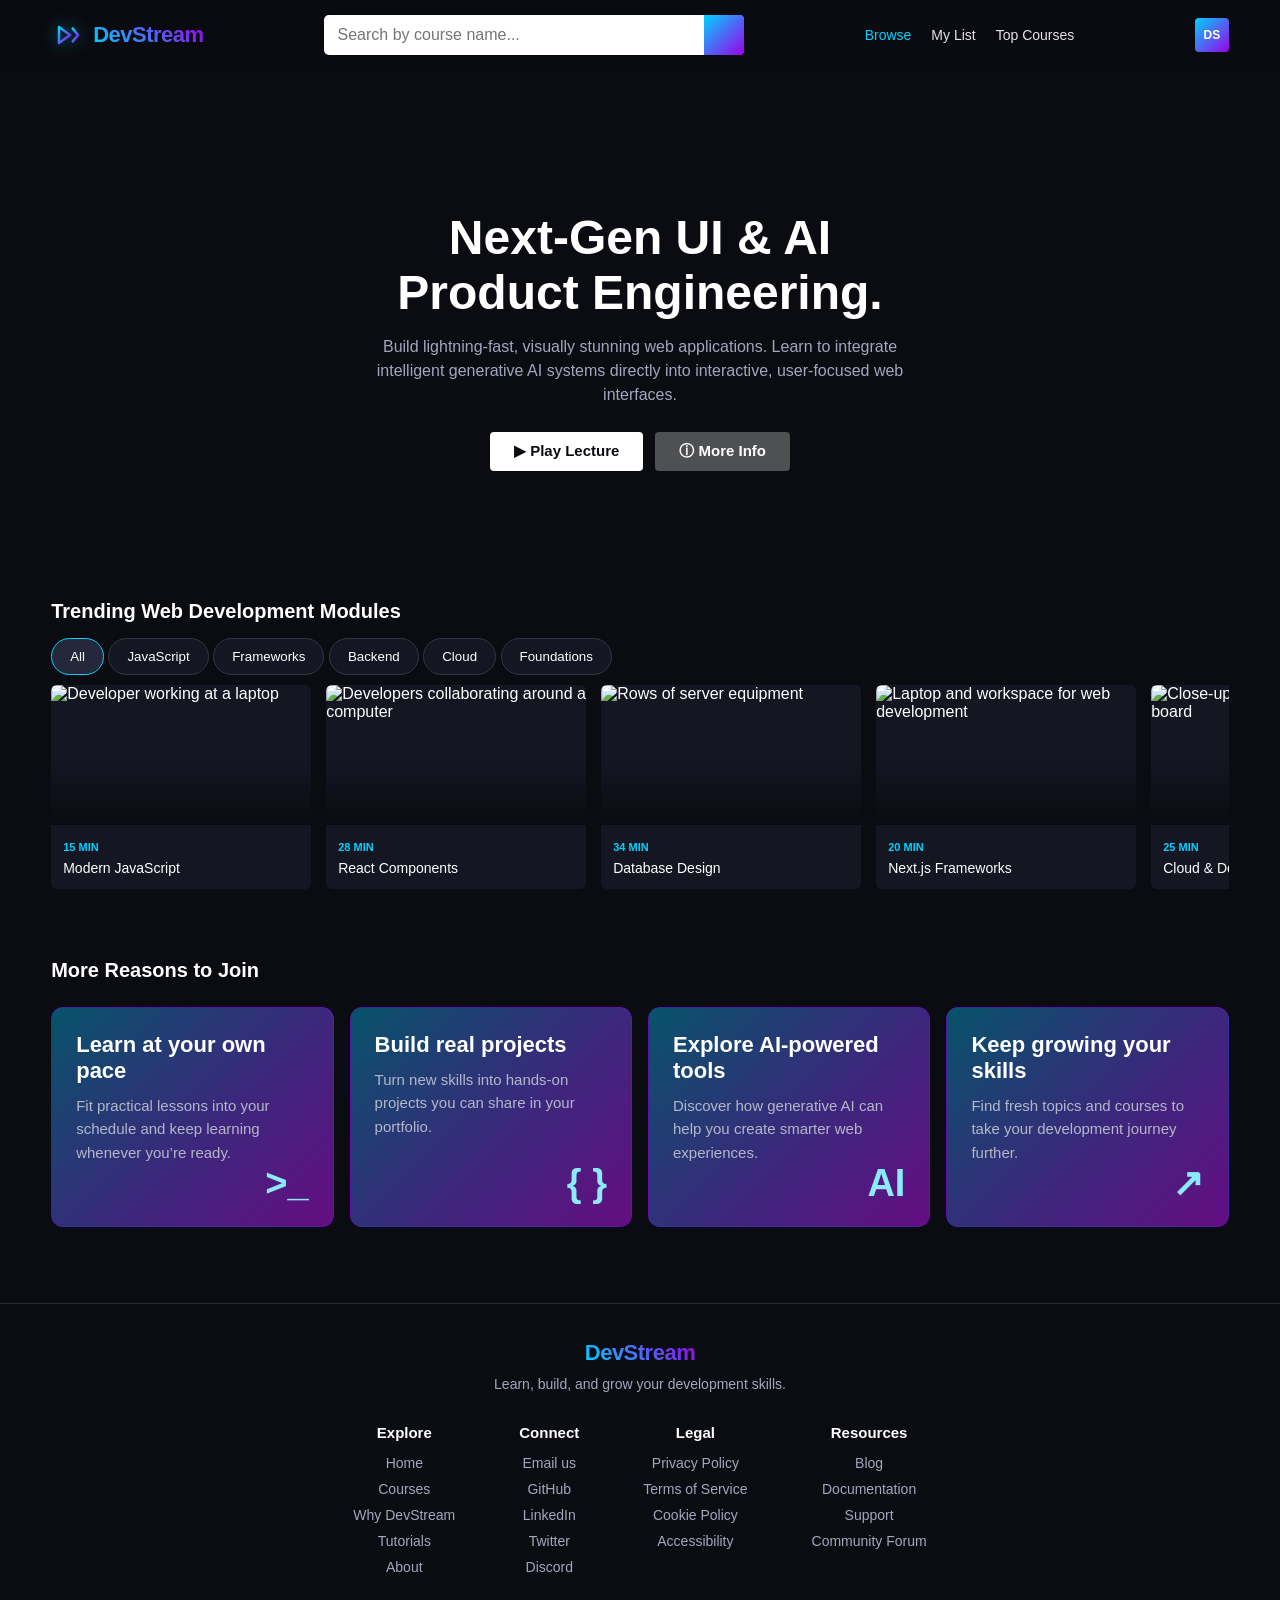
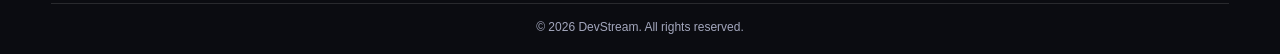
==== index.html @ 6460a458 "Add course category filters" ====
<!DOCTYPE html>
<html lang="en">
<head>
    <meta charset="UTF-8">
    <meta name="viewport" content="width=device-width, initial-scale=1.0">
    <title>DevStream - Flexbox Streaming Portal</title>
    <link rel="stylesheet" href="https://cdnjs.cloudflare.com/ajax/libs/font-awesome/7.3.1/css/all.min.css" integrity="sha512-QeR2VH+lsBE5LSAe1Q5EnTBbe7XTBubt8dG93Y7gidSgdMCr8nVqKcfKAMyN96SV8KDbZVTDXChatu5G2KQGzg==" crossorigin="anonymous" referrerpolicy="no-referrer">
    <link rel="stylesheet" href="style.css">
</head>
<body>

    <!-- Main Navigation Bar Using Flexbox -->
    <nav class="navbar">
        <div class="logo-container">
            <!-- DevStream Custom SVG Icon Symbol -->
            <svg class="logo-icon" viewBox="0 0 100 100" xmlns="http://w3.org">
                <!-- Play triangle icon -->
                <path d="M25,25 L60,50 L25,75 Z" fill="none" stroke="url(#brandGradient)" stroke-width="8" stroke-linejoin="round"/>
                <!-- Chevron bracket > icon -->
                <path d="M68,30 L85,50 L68,70" fill="none" stroke="url(#brandGradient)" stroke-width="8" stroke-linecap="round" stroke-linejoin="round"/>
                <!-- Glow gradient definitions -->
                <defs>
                    <linearGradient id="brandGradient" x1="0%" y1="0%" x2="100%" y2="100%">
                        <stop offset="0%" stop-color="#00d2ff" />
                        <stop offset="100%" stop-color="#9b00e8" />
                    </linearGradient>
                </defs>
            </svg>
            <span class="logo-text">DevStream</span>
        </div>
        <div class="nav-search">
           <input placeholder="   Search by course name..." class="search-input">
            <p id="noCoursesMessage" class="search-empty" hidden>No courses match your search.</p>
                <div class="search-icon">
                    <i class="fa-solid fa-magnifying-glass"></i>
                </div>   
        </div>
        
        <ul class="nav-links">
            <li><a href="#" class="active">Browse</a></li>
            <li><a href="#">My List</a></li>
            <li><a href="#">Top Courses</a></li>
        </ul>

        <!-- <div class="profile-box">JS</div> -->
        <details class="profile-menu">
            <summary class="profile-box" aria-label="Open profile menu">DS</summary>
            <div class="profile-dropdown">
                <a href="#my-learning">My Learning</a>
                <a href="#wishlist">Whishlist</a>
                <a href="#settings">Settings</a>
            </div>
        </details>
    </nav>


    <!-- Main Content wrapper -->
    <main class="viewport-wrapper">
        
        <!-- Hero Video Section -->
        <header class="hero-banner">
            <div class="hero-content">
                <h1 class="hero-title">Next-Gen UI & AI Product Engineering.</h1>
                <p class="hero-desc">Build lightning-fast, visually stunning web applications. Learn to integrate intelligent generative AI systems directly into interactive, user-focused web interfaces.</p>
                <div class="hero-buttons">
                    <button class="btn btn-play">▶ Play Lecture</button>
                    <!-- <button class="btn btn-info">ⓘ More Info</button> -->
                    <button class="btn btn-info" id="moreInfoBtn">ⓘ More Info</button>
                    <!-- <a href="#reasons-title" class="btn btn-info">ⓘ More Info</a> -->
                </div>
            </div>
        </header>

        <!-- Horizontal Video Queue Container -->
        <section class="video-section">
            <h2 class="section-title">Trending Web Development Modules</h2>

            <div class="category-filters" aria-label="Filter courses by category">
                <button type="button" class="category-filter active"
                data-category="all" aria-pressed="true">All</button>
                <button type="button" class="category-filter"
                data-category="javascript" aria-pressed="false">JavaScript</button>
                <button type="button" class="category-filter"
                data-category="frameworks" aria-pressed="false">Frameworks</button>
                <button type="button" class="category-filter"
                data-category="backend" aria-pressed="false">Backend</button>
                <button type="button" class="category-filter"
                data-category="cloud" aria-pressed="false">Cloud</button>
                <button type="button" class="category-filter"
                data-category="foundations" aria-pressed="false">Foundations</button>
            </div>





            <div class="video-row" id="videoContainer">
                <article class="video-card" data-category="javascript">
                    <div class="video-thumb">
                        <img src="https://images.unsplash.com/photo-1498050108023-c5249f4df085?auto=format&amp;fit=crop&amp;w=720&amp;q=85" alt="Developer working at a laptop" class="poster-img">
                        <!-- <span class="play-overlay" aria-hidden="true">▶</span> -->
                    </div>
                    <div class="video-details"><span class="video-duration">15 min</span><h3>Modern JavaScript</h3></div>
                </article>

                <article class="video-card" data-category="frameworks">
                    <div class="video-thumb">
                        <img src="https://images.unsplash.com/photo-1519389950473-47ba0277781c?auto=format&amp;fit=crop&amp;w=720&amp;q=85" alt="Developers collaborating around a computer" class="poster-img">
                        <!-- <span class="play-overlay" aria-hidden="true">▶</span> -->
                    </div>
                    <div class="video-details"><span class="video-duration">28 min</span><h3>React Components</h3></div>
                </article>  

                <article class="video-card" data-category="backend">
                    <div class="video-thumb">  
                        <img src="https://images.unsplash.com/photo-1558494949-ef010cbdcc31?auto=format&amp;fit=crop&amp;w=720&amp;q=85" alt="Rows of server equipment" class="poster-img">
                        <!-- <span class="play-overlay" aria-hidden="true">▶</span> -->
                    </div>
                    <div class="video-details"><span class="video-duration">34 min</span><h3>Database Design</h3></div>
                </article>

                <article class="video-card" data-category="frameworks">
                    <div class="video-thumb">
                        <img src="https://images.unsplash.com/photo-1516321318423-f06f85e504b3?auto=format&amp;fit=crop&amp;w=720&amp;q=85" alt="Laptop and workspace for web development" class="poster-img">
                        <!-- <span class="play-overlay" aria-hidden="true">▶</span> -->
                    </div>
                    <div class="video-details"><span class="video-duration">20 min</span><h3>Next.js Frameworks</h3></div>
                </article>

                <article class="video-card" data-category="cloud">
                    <div class="video-thumb">
                        <img src="https://images.unsplash.com/photo-1518770660439-4636190af475?auto=format&amp;fit=crop&amp;w=720&amp;q=85" alt="Close-up of a computer circuit board" class="poster-img">
                        <!-- <span class="play-overlay" aria-hidden="true">▶</span> -->
                    </div>
                    <div class="video-details"><span class="video-duration">25 min</span><h3>Cloud &amp; DevOps</h3></div>
                </article>

                <article class="video-card" data-category="foundations">
                    <div class="video-thumb">
                        <img src="https://images.unsplash.com/photo-1461749280684-dccba630e2f6?auto=format&amp;fit=crop&amp;w=720&amp;q=85" alt="Code displayed on a computer screen" class="poster-img">
                        <!-- <span class="play-overlay" aria-hidden="true">▶</span> -->
                    </div>
                    <div class="video-details"><span class="video-duration">22 min</span><h3>Build for the Web</h3></div>
                </article>

                <article class="video-card" data-category="foundations">
                    <div class="video-thumb">
                        <img src="https://images.unsplash.com/photo-1550439062-609e1531270e?auto=format&amp;fit=crop&amp;w=720&amp;q=85" alt="Programmer working with code" class="poster-img">
                        <!-- <span class="play-overlay" aria-hidden="true">▶</span> -->
                    </div>
                    <div class="video-details"><span class="video-duration">18 min</span><h3>Programming Foundations</h3></div>
                </article>

                <article class="video-card" data-category="cloud">
                    <div class="video-thumb">
                        <img src="https://images.unsplash.com/photo-1504639725590-34d0984388bd?auto=format&amp;fit=crop&amp;w=720&amp;q=85" alt="A developer desk with multiple monitors" class="poster-img">
                        <!-- <span class="play-overlay" aria-hidden="true">▶</span> -->
                    </div>
                    <div class="video-details"><span class="video-duration">26 min</span><h3>Cloud Engineering</h3></div>
                </article>
            </div>

        </section>

        <section class="reasons-section" aria-labelledby="reasons-title">
            <h2 class="section-title" id="reasons-title">More Reasons to Join</h2>
            <div class="reasons-grid">
                <article class="reason-card">
                    <div>
                        <h3>Learn at your own pace</h3>
                        <p>Fit practical lessons into your schedule and keep learning whenever you’re ready.</p>
                    </div>
                    <span class="reason-icon" aria-hidden="true">&gt;_</span>
                </article>
                <article class="reason-card">
                    <div>
                        <h3>Build real projects</h3>
                        <p>Turn new skills into hands-on projects you can share in your portfolio.</p>
                    </div>
                    <span class="reason-icon" aria-hidden="true">&#123; &#125;</span>
                </article>
                <article class="reason-card">
                    <div>
                        <h3>Explore AI-powered tools</h3>
                        <p>Discover how generative AI can help you create smarter web experiences.</p>
                    </div>
                    <span class="reason-icon" aria-hidden="true">AI</span>
                </article>
                <article class="reason-card">
                    <div>
                        <h3>Keep growing your skills</h3>
                        <p>Find fresh topics and courses to take your development journey further.</p>
                    </div>
                    <span class="reason-icon" aria-hidden="true">&#8599;</span>
                </article>
            </div>
        </section>
    </main>
    <footer class="site-footer">
    <div class="footer-content">
        <div class="footer-brand">
            <span class="logo-text">DevStream</span>
            <p>Learn, build, and grow your development skills.</p>
        </div>

        <nav class="footer-links" aria-label="Footer navigation">
            <div>
                <h2>Explore</h2>
                <a href="index.html">Home</a>
                <a href="#videoContainer">Courses</a>
                <a href="#reasons-title">Why DevStream</a>
                <a href="#">Tutorials</a>
                <a href="#">About</a>
            </div>

            <div>
                <h2>Connect</h2>
                <a href="mailto:hello@example.com">Email us</a>
                <a href="https://github.com/your-username"
                   target="_blank" rel="noopener noreferrer">GitHub</a>
                <a href="https://www.linkedin.com/"
                   target="_blank" rel="noopener noreferrer">LinkedIn</a>
                <a href="https://twitter.com/your-username"
                   target="_blank" rel="noopener noreferrer">Twitter</a>
                <a href="https://discord.gg/your-username"
                   target="_blank" rel="noopener noreferrer">Discord</a>
            </div>
            <div>
                <h2>Legal</h2>
                <a href="#">Privacy Policy</a>
                <a href="#">Terms of Service</a>
                <a href="#">Cookie Policy</a>
                <a href="#">Accessibility</a>
            </div>
            <div>
                <h2>Resources</h2>
                <a href="#">Blog</a>
                <a href="#">Documentation</a>
                <a href="#">Support</a>
                <a href="#">Community Forum</a>

            </div>
        </nav>
    </div>
    <div>
    

    <p class="footer-bottom">&copy; 2026 DevStream. All rights reserved.</p>
    </footer>


    <script src="script.js"></script>
</body>
</html>
---- style.css ----
/* --- Document Foundations --- */
* {
    margin: 0;
    padding: 0;
    box-sizing: border-box;
    font-family: 'Helvetica Neue', Helvetica, Arial, sans-serif;
}

body {
    background-color: #0b0c11; /* Deep obsidian background from your logo */
    color: #ffffff;
    overflow-x: hidden;
}

/* --- Navigation Bar (Flexbox Example 1) --- */
.navbar {
    display: flex;                      /* 1. Turns this bar into a Flexbox row */
    justify-content: space-between;     /* 2. Spreads logo, links, and profile across the space */
    align-items: center;                /* 3. Vertically centers all elements along the line */
    padding: 15px 4%;
    background-color: rgba(11, 12, 17, 0.95);
    position: fixed;
    width: 100%;
    top: 0;
    z-index: 1000;
}

/* Sub-container holding the SVG and Text together */
.logo-container {
    display: flex;                      /* Another flex nested inside the navbar */
    align-items: center;
    gap: 10px;                          /* Adds spaces between icon and text */
}

.logo-icon {
    width: 32px;
    height: 32px;
    filter: drop-shadow(0 0 8px rgba(0, 210, 255, 0.5));
}

.logo-text {
    font-size: 22px;
    font-weight: bold;
    letter-spacing: -0.5px;
    background: linear-gradient(45deg, #00d2ff, #9b00e8);
    -webkit-background-clip: text;
    -webkit-text-fill-color: transparent;
}

.nav-links {
    display: flex;                      /* Lines list elements horizontally */
    list-style: none;
    gap: 20px;
}

.nav-links a {
    color: #e5e5e5;
    text-decoration: none;
    font-size: 14px;
    transition: color 0.2s;
}

.nav-links a:hover, .nav-links a.active {
    color: #00d2ff;
}

.profile-box {
    width: 34px;
    height: 34px;
    background: linear-gradient(135deg, #00d2ff, #9b00e8);
    border-radius: 4px;
    display: flex;                      /* Flexbox centering trick inside squares */
    align-items: center;
    justify-content: center;
    font-size: 12px;
    font-weight: bold;
}

@media (max-width: 900px) {
    .navbar {
        display: grid;
        grid-template-columns: minmax(0, 1fr) auto;
        grid-template-areas:
            "brand profile"
            "search search"
            "links links";
        gap: 10px 16px;
        padding: 12px 4%;
    }

    .logo-container {
        grid-area: brand;
    }

    .navbar .nav-search {
        grid-area: search;
        width: 100%;
        max-width: none;
    }

    .nav-links {
        grid-area: links;
        justify-content: center;
        flex-wrap: wrap;
        gap: 12px 24px;
    }

    .profile-menu {
        grid-area: profile;
        justify-self: end;
    }

    body {
        padding-top: 140px;
    }
}

@media (max-width: 520px) {
    .navbar {
        gap: 8px 12px;
        padding: 10px 5%;
    }

    .logo-text {
        font-size: 19px;
    }

    .nav-links {
        gap: 10px 18px;
    }

    .nav-links a {
        font-size: 13px;
    }

    .search-input {
        min-width: 0;
        font-size: 14px;
    }

    body {
        padding-top: 130px;
    }
}

/* --- Hero Banner Section --- */
.hero-banner {
    display: flex;
    justify-content: center;
    height: 70vh;
    padding: 0 4%;
    display: flex;
    align-items: center;               /* Keeps text box perfectly centered vertically */
    background: linear-gradient(to right, #0b0c11 40%, transparent 100%), 
                linear-gradient(to bottom, transparent 60%, #0b0c11 100%),
                url('data:image/svg+xml;utf8,<svg xmlns="http://w3.org" width="100" height="100"><rect fill="%231a1b26" width="100" height="100"/></svg>');
    background-size: cover;
}

.hero-content {
    max-width: 550px;
    margin-top: 50px;
    text-align: center;
}
    


.hero-title {
    font-size: 48px;
    font-weight: bold;
    margin-bottom: 15px;
}

.hero-desc {
    font-size: 16px;
    color: #a3a7bd;
    line-height: 1.5;
    margin-bottom: 25px;
}

.hero-buttons {
    justify-content: center;
    display: flex;
    gap: 12px;
}

.btn {
    padding: 10px 24px;
    font-size: 15px;
    font-weight: bold;
    border-radius: 4px;
    border: none;
    cursor: pointer;
    transition: transform 0.2s;
}

.btn:hover {
    transform: scale(1.05);
}

.btn-play {
    background-color: #ffffff;
    color: #0b0c11;
}

.btn-info {
    background-color: rgba(109, 109, 110, 0.7);
    color: #ffffff;
}

/* --- Netflix Style Horizontal Scroller (Flexbox Example 2) --- */
.video-section {
    padding: 0 4% 60px 4%;
    margin-top: -30px;
}

.section-title {
    font-size: 20px;
    margin-bottom: 15px;
    font-weight: 600;
}

.video-row {
    display: flex;                      /* Lines the card boxes horizontally */
    gap: 15px;
    overflow-x: auto;                   /* Enables touch scroll / mousewheel swipe left-to-right */
    padding: 10px 0;
    scrollbar-width: none;              /* Hides standard scrollbar (Firefox) */
}

.video-status {
    margin-bottom: 10px;
    color: #a3a7bd;
    font-size: 14px;
}

.video-row::-webkit-scrollbar {
    display: none;                      /* Hides standard scrollbar (Chrome/Safari) */
}

/* --- Video Card Elements --- */
.video-card {
    flex: 0 0 260px;
    background-color: #141622;
    border-radius: 6px;
    overflow: hidden;
    cursor: pointer;
    transition: transform 0.3s ease, box-shadow 0.3s ease;
}

.video-card:hover {
    transform: scale(1.04);
    box-shadow: 0 8px 20px rgba(155, 0, 232, 0.35);
}

.video-thumb {
    height: 140px;
    position: relative;
    display: flex;
    align-items: center;
    justify-content: center;
    overflow: hidden;
    background: #141622;
}

.poster-img {
    position: absolute;
    inset: 0;
    width: 100%;
    height: 100%;
    object-fit: cover;
    filter: saturate(0.95) brightness(1.05);
    transition: transform 0.35s ease;
}

.video-thumb::after {
    content: "";
    position: absolute;
    z-index: 1;
    inset: 0;
    background: linear-gradient(180deg, transparent 0%, transparent 52%, rgba(0, 0, 0, 0.5) 100%);
    pointer-events: none;
}

.video-card:hover .poster-img {
    transform: scale(1.06);
}

.play-overlay {
    position: absolute;
    z-index: 2;
    display: grid;
    width: 42px;
    height: 42px;
    place-items: center;
    border: 1px solid rgba(255, 255, 255, 0.8);
    border-radius: 50%;
    background: rgba(0, 0, 0, 0.55);
    font-size: 24px;
    color: #ffffff;
    opacity: 0;
    visibility: hidden;
    transition: opacity 0.2s ease, transform 0.2s ease, visibility 0.2s ease;
}

.video-card:hover .play-overlay,
.video-card:focus-within .play-overlay {
    opacity: 1;
    visibility: visible;
    transform: scale(1.1);
}

@media (hover: none) {
    .play-overlay {
        opacity: 1;
        visibility: visible;
    }
}

.video-details {
    padding: 12px;
}

.video-duration {
    font-size: 11px;
    color: #00d2ff;
    font-weight: bold;
    text-transform: uppercase;
}

.video-details h3 {
    font-size: 14px;
    margin-top: 4px;
    font-weight: 500;
    line-height: 1.3;
}

/* --- Horizontal Reasons to Join Row --- */
.reasons-section {
    padding: 0 4% 60px;
}

.reasons-grid {
    display: grid;
    grid-template-columns: repeat(4, minmax(0, 1fr));
    gap: 16px;
    padding: 10px 0 16px;
}

.reason-card {
    position: relative;
    display: flex;
    min-width: 0;
    min-height: 220px;
    flex-direction: column;
    justify-content: space-between;
    overflow: hidden;
    padding: 24px;
    border: 1px solid rgba(111, 0, 255, 0.35);
    border-radius: 12px;
    background: linear-gradient(135deg, #07536a 0%, #3b287c 55%, #650d82 100%);
}

.reason-card h3 {
    max-width: 420px;
    margin-bottom: 10px;
    font-size: 22px;
}

.reason-card p {
    max-width: 420px;
    color: #b4b7c8;
    font-size: 15px;
    line-height: 1.55;
}

.reason-icon {
    align-self: flex-end;
    color: #8beaff;
    font-size: 38px;
    font-weight: 700;
    line-height: 1;
}

@media (max-width: 760px) {
    .reasons-grid {
        grid-template-columns: repeat(2, minmax(0, 1fr));
    }
}

@media (max-width: 520px) {
    .reasons-grid {
        grid-template-columns: 1fr;
    }

    .reason-card {
        min-height: 200px;
    }
}


/* footer */
.site-footer {
    padding: 36px 4% 20px;
    border-top: 1px solid rgba(255, 255, 255, 0.12);
    background-color: #0b0c11;
}

/* 
left side footer content
.footer-content {
    display: flex;
    justify-content: space-between;
    gap: 32px;
    padding-bottom: 28px;
} */

/* center */
 .footer-content {
    align-items: center;
    text-align: center;
    display: flex;
    gap: 32px;
    padding-bottom: 28px;
    flex-direction: column; /* Allows wrapping on smaller screens */
  } /* Allows wrapping on smaller screens */

.footer-brand p {
    margin-top: 10px;
    color: #a3a7bd;
    font-size: 14px;
}

.footer-links {
    display: flex;
    gap: 64px;
}

.footer-links div {
    display: flex;
    flex-direction: column;
    gap: 10px;
}

.footer-links h2 {
    margin-bottom: 4px;
    font-size: 15px;
}

.footer-links a {
    color: #a3a7bd;
    font-size: 14px;
    text-decoration: none;
}

.footer-links a:hover {
    color: #00d2ff;
}

.footer-bottom {
    justify-content: center;
    align-items: center;
    text-align: center;
    display: flex;
    padding-top: 16px;
    border-top: 1px solid rgba(255, 255, 255, 0.12);
    color: #a3a7bd;
    font-size: 12px;
}

@media (max-width: 520px) {
    .footer-content {
        flex-direction: column;
    }

    .footer-links {
        gap: 32px;
    }
}.site-footer {
    padding: 36px 4% 20px;
    border-top: 1px solid rgba(255, 255, 255, 0.12);
    background-color: #0b0c11;
}

.footer-content {
    display: flex;
    justify-content: space-between;
    gap: 32px;
    padding-bottom: 28px;
}

.footer-brand p {
    margin-top: 10px;
    color: #a3a7bd;
    font-size: 14px;
    
}

.footer-links {
    display: flex;
    gap: 64px;
}

.footer-links div {
    display: flex;
    flex-direction: column;
    gap: 10px;
}

.footer-links h2 {
    margin-bottom: 4px;
    font-size: 15px;
}

.footer-links a {
    color: #a3a7bd;
    font-size: 14px;
    text-decoration: none;
}

.footer-links a:hover {
    color: #00d2ff;
}

.footer-bottom {
    padding-top: 16px;
    border-top: 1px solid rgba(255, 255, 255, 0.12);
    color: #a3a7bd;
    font-size: 12px;
}

@media (max-width: 520px) {
    .footer-content {
        flex-direction: column;
    }

    .footer-links {
        gap: 32px;
    }
}


/* .footer-bottom {
    text-align: center;
} */



.profile-menu {
    position: relative;
}

.profile-box {
    cursor: pointer;
    list-style: none;
}

.profile-box::-webkit-details-marker {
    display: none;
}

.profile-dropdown {
    position: absolute;
    top: calc(100% + 10px);
    right: 0;
    min-width: 170px;
    padding: 8px;
    background: #171821;
    border: 1px solid #333542;
    border-radius: 6px;
    box-shadow: 0 8px 20px rgba(0, 0, 0, 0.35);
    z-index: 1001;
}

.profile-dropdown a {
    display: block;
    padding: 10px;
    color: #e5e5e5;
    text-decoration: none;
    border-radius: 4px;
}

.profile-dropdown a:hover,
.profile-dropdown a:focus-visible {
    color: #00d2ff;
    background: #242633;
}



.nav-search{
    display: flex;
    align-items: center;
    justify-content: space-evenly;
    height: 40px;
    width: 420px;
    border-radius: 5px;
    background-color: white; 
}

.search-select{
    /* height: 100%; */
    width: 50px;
    text-align: center;
    border: none;
    border-top-left-radius: 4px;
    border-bottom-left-radius: 4px;
    background-color: #f3f3f3;
}

.search-input{
    
    width: 100%;
    font-size: 1rem;
    border: none;
}

.search-icon{
    height: 40px;
    width: 45px;
    
    background-color: #00D2FF;
    background: linear-gradient(135deg, #00d2ff, #9b00e8);
    display: flex;
    align-items: center;
    justify-content: center;
    font-size: 1.2rem;
    color: black;
    border-top-right-radius: 4px;
    border-bottom-right-radius: 4px;
    overflow: hidden;
    
}

/* for orangesh bondry when we hover on search bar */
.nav-search:hover{
    border: 2px solid #00d2ff;
}




.nav-search:focus-within {
    border: 2px solid #00d2ff;
}

.search-input:focus {
    outline: none;
}




/* .main-nav {
  display: flex;
  align-items: center;
  gap: 24px;
  padding: 16px 24px;
  background-color: #222;
}

.main-nav a {
  color: white;
  text-decoration: none;
}

.subnav {
  display: flex;
  align-items: center;
  gap: 24px;
  padding: 12px 24px;
  background-color: #f2f2f2;
  border-bottom: 1px solid #ddd;
}

.subnav a {
  color: #333;
  text-decoration: none;
}

.subnav a:hover {
  color: #007bff;
}

/* Stack the links on narrow screens */
@media (max-width: 600px) {
  .subnav {
    flex-wrap: wrap;
    gap: 12px 20px;
  }
} */




.category-filters {
    display: flex;
    justify-content: space-between;
    align-items: center;
    gap: 12px;
    flex-wrap: wrap;
    margin: 0 0 20px;
}

.category-filter {
    padding: 10px 18px;
    border: 1px solid #333542;
    border-radius: 20px;
    background-color: #141622;
    color: #ffffff;
    cursor: pointer;
    transition: background-color 0.2s ease, border-color 0.2s ease;
}

.category-filter:hover,
.category-filter.active {
    background-color: #25283a;
    border-color: #00d2ff;
}

.category-filter:focus-visible {
    outline: 2px solid #00d2ff;
    outline-offset: 3px;
}
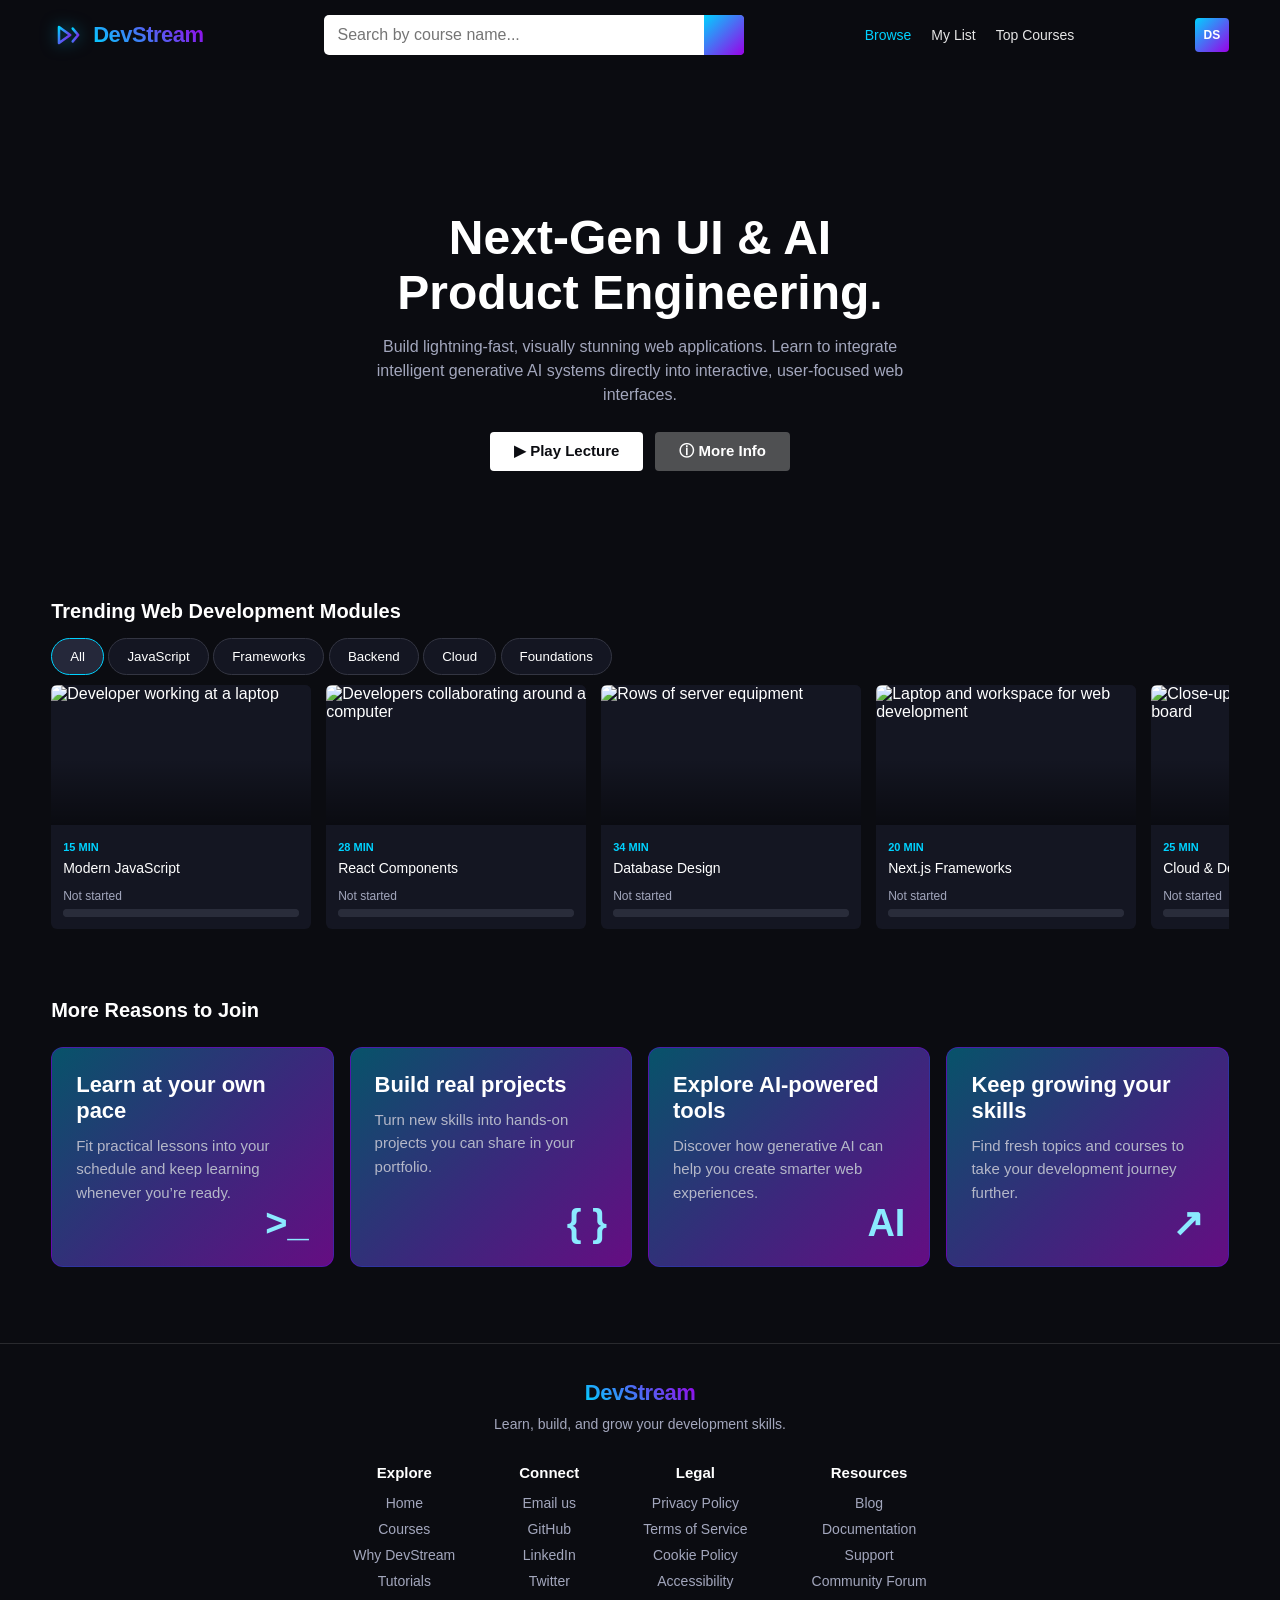
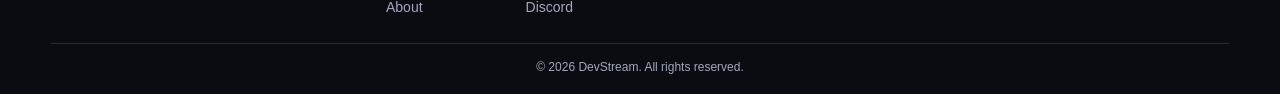
==== commit 1f74216f: "Add  Progress tracking" ====
--- a/index.html
+++ b/index.html
@@ -28,6 +28,7 @@
             </svg>
             <span class="logo-text">DevStream</span>
         </div>
+        <!-- JavaScript reads this input to search course titles. -->
         <div class="nav-search">
            <input placeholder="   Search by course name..." class="search-input">
             <p id="noCoursesMessage" class="search-empty" hidden>No courses match your search.</p>
@@ -75,6 +76,7 @@
         <section class="video-section">
             <h2 class="section-title">Trending Web Development Modules</h2>
 
+            <!-- Each button's data-category must match the category on a course card. -->
             <div class="category-filters" aria-label="Filter courses by category">
                 <button type="button" class="category-filter active"
                 data-category="all" aria-pressed="true">All</button>
@@ -94,8 +96,13 @@
 
 
 
+            <!-- Course details are stored in data-* attributes for the JavaScript modal. -->
             <div class="video-row" id="videoContainer">
-                <article class="video-card" data-category="javascript">
+                <article class="video-card" data-category="javascript"
+                    data-course-id="modern-javascript"
+                    data-description="Learn modern JavaScript fundamentals and use them to build interactive web experiences."
+                    data-level="Beginner" data-instructor="DevStream Team"
+                    data-tags="JavaScript, DOM, ES6">
                     <div class="video-thumb">
                         <img src="https://images.unsplash.com/photo-1498050108023-c5249f4df085?auto=format&amp;fit=crop&amp;w=720&amp;q=85" alt="Developer working at a laptop" class="poster-img">
                         <!-- <span class="play-overlay" aria-hidden="true">▶</span> -->
@@ -103,7 +110,11 @@
                     <div class="video-details"><span class="video-duration">15 min</span><h3>Modern JavaScript</h3></div>
                 </article>
 
-                <article class="video-card" data-category="frameworks">
+                <article class="video-card" data-category="frameworks"
+                    data-course-id="react-components"
+                    data-description="Understand reusable React components and how they help you organize user interfaces."
+                    data-level="Intermediate" data-instructor="DevStream Team"
+                    data-tags="React, Components, UI">
                     <div class="video-thumb">
                         <img src="https://images.unsplash.com/photo-1519389950473-47ba0277781c?auto=format&amp;fit=crop&amp;w=720&amp;q=85" alt="Developers collaborating around a computer" class="poster-img">
                         <!-- <span class="play-overlay" aria-hidden="true">▶</span> -->
@@ -111,7 +122,11 @@
                     <div class="video-details"><span class="video-duration">28 min</span><h3>React Components</h3></div>
                 </article>  
 
-                <article class="video-card" data-category="backend">
+                <article class="video-card" data-category="backend"
+                    data-course-id="database-design"
+                    data-description="Explore the fundamentals of structuring data and designing reliable databases."
+                    data-level="Beginner" data-instructor="DevStream Team"
+                    data-tags="Database, Data Modeling, Backend">
                     <div class="video-thumb">  
                         <img src="https://images.unsplash.com/photo-1558494949-ef010cbdcc31?auto=format&amp;fit=crop&amp;w=720&amp;q=85" alt="Rows of server equipment" class="poster-img">
                         <!-- <span class="play-overlay" aria-hidden="true">▶</span> -->
@@ -119,7 +134,11 @@
                     <div class="video-details"><span class="video-duration">34 min</span><h3>Database Design</h3></div>
                 </article>
 
-                <article class="video-card" data-category="frameworks">
+                <article class="video-card" data-category="frameworks"
+                    data-course-id="nextjs-frameworks"
+                    data-description="Get introduced to Next.js and the framework features used to build web applications."
+                    data-level="Intermediate" data-instructor="DevStream Team"
+                    data-tags="Next.js, React, Frameworks">
                     <div class="video-thumb">
                         <img src="https://images.unsplash.com/photo-1516321318423-f06f85e504b3?auto=format&amp;fit=crop&amp;w=720&amp;q=85" alt="Laptop and workspace for web development" class="poster-img">
                         <!-- <span class="play-overlay" aria-hidden="true">▶</span> -->
@@ -127,7 +146,11 @@
                     <div class="video-details"><span class="video-duration">20 min</span><h3>Next.js Frameworks</h3></div>
                 </article>
 
-                <article class="video-card" data-category="cloud">
+                <article class="video-card" data-category="cloud"
+                    data-course-id="cloud-devops"
+                    data-description="Learn foundational cloud and DevOps concepts for building, deploying, and maintaining software."
+                    data-level="Beginner" data-instructor="DevStream Team"
+                    data-tags="Cloud, DevOps, Deployment">
                     <div class="video-thumb">
                         <img src="https://images.unsplash.com/photo-1518770660439-4636190af475?auto=format&amp;fit=crop&amp;w=720&amp;q=85" alt="Close-up of a computer circuit board" class="poster-img">
                         <!-- <span class="play-overlay" aria-hidden="true">▶</span> -->
@@ -135,7 +158,11 @@
                     <div class="video-details"><span class="video-duration">25 min</span><h3>Cloud &amp; DevOps</h3></div>
                 </article>
 
-                <article class="video-card" data-category="foundations">
+                <article class="video-card" data-category="foundations"
+                    data-course-id="build-for-the-web"
+                    data-description="Explore the core technologies and ideas behind building websites for the modern web."
+                    data-level="Beginner" data-instructor="DevStream Team"
+                    data-tags="Web, HTML, CSS">
                     <div class="video-thumb">
                         <img src="https://images.unsplash.com/photo-1461749280684-dccba630e2f6?auto=format&amp;fit=crop&amp;w=720&amp;q=85" alt="Code displayed on a computer screen" class="poster-img">
                         <!-- <span class="play-overlay" aria-hidden="true">▶</span> -->
@@ -143,7 +170,11 @@
                     <div class="video-details"><span class="video-duration">22 min</span><h3>Build for the Web</h3></div>
                 </article>
 
-                <article class="video-card" data-category="foundations">
+                <article class="video-card" data-category="foundations"
+                    data-course-id="programming-foundations"
+                    data-description="Build a foundation in programming concepts and problem-solving that applies across languages."
+                    data-level="Beginner" data-instructor="DevStream Team"
+                    data-tags="Programming, Logic, Fundamentals">
                     <div class="video-thumb">
                         <img src="https://images.unsplash.com/photo-1550439062-609e1531270e?auto=format&amp;fit=crop&amp;w=720&amp;q=85" alt="Programmer working with code" class="poster-img">
                         <!-- <span class="play-overlay" aria-hidden="true">▶</span> -->
@@ -151,7 +182,11 @@
                     <div class="video-details"><span class="video-duration">18 min</span><h3>Programming Foundations</h3></div>
                 </article>
 
-                <article class="video-card" data-category="cloud">
+                <article class="video-card" data-category="cloud"
+                    data-course-id="cloud-engineering"
+                    data-description="Explore cloud engineering concepts and the infrastructure used to run applications."
+                    data-level="Intermediate" data-instructor="DevStream Team"
+                    data-tags="Cloud, Infrastructure, Engineering">
                     <div class="video-thumb">
                         <img src="https://images.unsplash.com/photo-1504639725590-34d0984388bd?auto=format&amp;fit=crop&amp;w=720&amp;q=85" alt="A developer desk with multiple monitors" class="poster-img">
                         <!-- <span class="play-overlay" aria-hidden="true">▶</span> -->
@@ -162,6 +197,60 @@
 
         </section>
 
+        <!-- JavaScript fills this native dialog with details from the course card clicked. -->
+        <dialog class="course-dialog" id="courseDialog" aria-labelledby="dialogCourseTitle">
+            <div class="course-dialog-content">
+                <button class="course-dialog-close" id="closeCourseDialog" type="button"
+                    aria-label="Close course details">&times;</button>
+                <p class="course-dialog-eyebrow">Course details</p>
+                <h2 id="dialogCourseTitle"></h2>
+                <p class="course-dialog-description" id="dialogCourseDescription"></p>
+                <!-- The description list presents course duration, level, and instructor. -->
+                <dl class="course-dialog-meta">
+                    <div>
+                        <dt>Duration</dt>
+                        <dd id="dialogCourseDuration"></dd>
+                    </div>
+                    <div>
+                        <dt>Level</dt>
+                        <dd id="dialogCourseLevel"></dd>
+                    </div>
+                    <div>
+                        <dt>Instructor</dt>
+                        <dd id="dialogCourseInstructor"></dd>
+                    </div>
+                </dl>
+                <div>
+                    <h3 class="course-dialog-tags-title">Topics</h3>
+                    <ul class="course-dialog-tags" id="dialogCourseTags"></ul>
+                </div>
+                <!-- These controls simulate lesson progress for this frontend-only demo. -->
+                <section class="course-progress-panel" aria-label="Learning progress">
+                    <div class="course-progress-heading">
+                        <h3>Learning progress</h3>
+                        <span id="dialogProgressPercent">0%</span>
+                    </div>
+                    <progress id="dialogProgressBar" max="100" value="0"
+                        aria-label="Course completion progress">0%</progress>
+                    <p id="dialogProgressStatus" role="status" aria-live="polite">Not started</p>
+                    <div class="course-progress-actions">
+                        <button class="btn btn-progress" id="progressCourseBtn" type="button">
+                            Start learning
+                        </button>
+                        <button class="btn btn-complete" id="completeCourseBtn" type="button">
+                            Mark completed
+                        </button>
+                    </div>
+                </section>
+                <!-- Enrollment is a frontend demo saved in this browser's localStorage. -->
+                <div class="course-dialog-actions">
+                    <button class="btn btn-enroll" id="enrollCourseBtn" type="button">Enroll</button>
+                    <p id="enrollmentMessage" role="status" aria-live="polite"></p>
+                </div>
+            </div>
+        </dialog>
+
+        <!-- This section is the destination of the hero's More Info button. -->
         <section class="reasons-section" aria-labelledby="reasons-title">
             <h2 class="section-title" id="reasons-title">More Reasons to Join</h2>
             <div class="reasons-grid">
@@ -196,6 +285,7 @@
             </div>
         </section>
     </main>
+    <!-- Footer navigation and contact links. -->
     <footer class="site-footer">
     <div class="footer-content">
         <div class="footer-brand">
@@ -249,6 +339,7 @@
     </footer>
 
 
+    <!-- Load JavaScript after the page elements so its selectors can find them. -->
     <script src="script.js"></script>
 </body>
 </html>
--- a/style.css
+++ b/style.css
@@ -76,6 +76,7 @@
     font-weight: bold;
 }
 
+/* At tablet widths, stack the navigation into rows and reserve space below the fixed bar. */
 @media (max-width: 900px) {
     .navbar {
         display: grid;
@@ -115,6 +116,7 @@
     }
 }
 
+/* Reduce navigation spacing and font sizes on narrow phone screens. */
 @media (max-width: 520px) {
     .navbar {
         gap: 8px 12px;
@@ -144,6 +146,7 @@
 }
 
 /* --- Hero Banner Section --- */
+/* Center the hero content and layer gradients over the background artwork. */
 .hero-banner {
     display: flex;
     justify-content: center;
@@ -209,6 +212,7 @@
 }
 
 /* --- Netflix Style Horizontal Scroller (Flexbox Example 2) --- */
+/* Keep the course cards in a horizontally scrollable row. */
 .video-section {
     padding: 0 4% 60px 4%;
     margin-top: -30px;
@@ -238,7 +242,8 @@
     display: none;                      /* Hides standard scrollbar (Chrome/Safari) */
 }
 
-/* --- Video Card Elements --- */
+/* --- Video Card Elements ---
+   Each card gets its title and duration from the HTML; JavaScript opens its details dialog. */
 .video-card {
     flex: 0 0 260px;
     background-color: #141622;
@@ -248,9 +253,169 @@
     transition: transform 0.3s ease, box-shadow 0.3s ease;
 }
 
+.video-card:focus-visible {
+    outline: 2px solid #00d2ff;
+    outline-offset: 3px;
+}
+
 .video-card:hover {
     transform: scale(1.04);
     box-shadow: 0 8px 20px rgba(155, 0, 232, 0.35);
+}
+
+/* The native dialog sits above the page; ::backdrop styles the dimmed area behind it. */
+.course-dialog {
+    width: min(560px, calc(100% - 32px));
+    max-height: min(85vh, 720px);
+    margin: auto;
+    padding: 0;
+    overflow: auto;
+    color: #ffffff;
+    background: #141622;
+    border: 1px solid #333542;
+    border-radius: 12px;
+    box-shadow: 0 24px 80px rgba(0, 0, 0, 0.55);
+}
+
+.course-dialog::backdrop {
+    background: rgba(0, 0, 0, 0.75);
+    backdrop-filter: blur(4px);
+}
+
+.course-dialog-content {
+    position: relative;
+    padding: 32px;
+}
+
+.course-dialog-close {
+    position: absolute;
+    top: 14px;
+    right: 16px;
+    width: 36px;
+    height: 36px;
+    color: #ffffff;
+    background: #25283a;
+    border: 1px solid #3b3e50;
+    border-radius: 50%;
+    font-size: 24px;
+    line-height: 1;
+    cursor: pointer;
+}
+
+.course-dialog-close:hover,
+.course-dialog-close:focus-visible {
+    background: #34384d;
+    outline: 2px solid #00d2ff;
+    outline-offset: 2px;
+}
+
+.course-dialog-eyebrow {
+    margin-bottom: 8px;
+    color: #00d2ff;
+    font-size: 13px;
+    font-weight: 700;
+    letter-spacing: 0.08em;
+    text-transform: uppercase;
+}
+
+.course-dialog h2 {
+    padding-right: 32px;
+    margin-bottom: 12px;
+    font-size: 28px;
+}
+
+.course-dialog-description {
+    color: #c4c7d5;
+    line-height: 1.6;
+}
+
+/* Arrange duration, level, and instructor in three columns on wider screens. */
+.course-dialog-meta {
+    display: grid;
+    grid-template-columns: repeat(3, minmax(0, 1fr));
+    gap: 12px;
+    margin: 24px 0;
+}
+
+.course-dialog-meta div {
+    padding: 12px;
+    background: #1c1f2d;
+    border-radius: 6px;
+}
+
+.course-dialog-meta dt {
+    margin-bottom: 6px;
+    color: #a3a7bd;
+    font-size: 12px;
+}
+
+.course-dialog-meta dd {
+    font-size: 14px;
+    font-weight: 600;
+}
+
+.course-dialog-tags-title {
+    margin-bottom: 10px;
+    font-size: 15px;
+}
+
+.course-dialog-tags {
+    display: flex;
+    flex-wrap: wrap;
+    gap: 8px;
+    padding: 0;
+    list-style: none;
+}
+
+.course-dialog-tags li {
+    padding: 6px 10px;
+    color: #c5eaff;
+    background: rgba(0, 210, 255, 0.1);
+    border: 1px solid rgba(0, 210, 255, 0.3);
+    border-radius: 999px;
+    font-size: 13px;
+}
+
+.course-dialog-actions {
+    display: flex;
+    align-items: center;
+    flex-wrap: wrap;
+    gap: 12px;
+    margin-top: 26px;
+}
+
+.btn-enroll {
+    color: #0b0c11;
+    background: #00d2ff;
+}
+
+.btn-enroll:disabled {
+    color: #ffffff;
+    background: #34384d;
+    cursor: default;
+    transform: none;
+}
+
+#enrollmentMessage {
+    color: #a3e6b0;
+    font-size: 14px;
+}
+
+/* Stack the dialog details on phones so each value has enough room. */
+@media (max-width: 520px) {
+    .course-dialog-content {
+        padding: 26px 20px;
+    }
+
+    .course-dialog h2 {
+        font-size: 23px;
+    }
+
+    .course-dialog-meta {
+        grid-template-columns: 1fr;
+        gap: 8px;
+        margin: 18px 0;
+    }
 }
 
 .video-thumb {
@@ -335,7 +500,106 @@
     line-height: 1.3;
 }
 
-/* --- Horizontal Reasons to Join Row --- */
+/* Course cards show a saved status and a compact progress bar. */
+.card-progress {
+    margin-top: 12px;
+}
+
+.card-progress-status {
+    margin-bottom: 6px;
+    color: #a3a7bd;
+    font-size: 12px;
+}
+
+.card-progress-bar,
+#dialogProgressBar {
+    display: block;
+    width: 100%;
+    height: 8px;
+    overflow: hidden;
+    border: 0;
+    border-radius: 999px;
+    background: #292c3a;
+    accent-color: #00d2ff;
+}
+
+.card-progress-bar::-webkit-progress-bar,
+#dialogProgressBar::-webkit-progress-bar {
+    background: #292c3a;
+    border-radius: 999px;
+}
+
+.card-progress-bar::-webkit-progress-value,
+#dialogProgressBar::-webkit-progress-value {
+    background: linear-gradient(90deg, #00d2ff, #9b00e8);
+    border-radius: 999px;
+}
+
+.card-progress-bar::-moz-progress-bar,
+#dialogProgressBar::-moz-progress-bar {
+    background: linear-gradient(90deg, #00d2ff, #9b00e8);
+    border-radius: 999px;
+}
+
+/* The dialog lets learners advance the demo progress or mark the course complete. */
+.course-progress-panel {
+    margin-top: 24px;
+    padding: 16px;
+    background: #1c1f2d;
+    border: 1px solid #333542;
+    border-radius: 8px;
+}
+
+.course-progress-heading {
+    display: flex;
+    align-items: center;
+    justify-content: space-between;
+    gap: 12px;
+    margin-bottom: 10px;
+}
+
+.course-progress-heading h3 {
+    font-size: 16px;
+}
+
+#dialogProgressPercent {
+    color: #00d2ff;
+    font-size: 14px;
+    font-weight: 700;
+}
+
+#dialogProgressStatus {
+    margin-top: 8px;
+    color: #a3a7bd;
+    font-size: 13px;
+}
+
+.course-progress-actions {
+    display: flex;
+    flex-wrap: wrap;
+    gap: 10px;
+    margin-top: 14px;
+}
+
+.btn-progress {
+    color: #0b0c11;
+    background: #00d2ff;
+}
+
+.btn-complete {
+    color: #ffffff;
+    background: #34384d;
+}
+
+.btn-progress:disabled,
+.btn-complete:disabled {
+    cursor: not-allowed;
+    opacity: 0.55;
+    transform: none;
+}
+
+/* --- Horizontal Reasons to Join Row ---
+   Grid columns become fewer at tablet and phone widths below. */
 .reasons-section {
     padding: 0 4% 60px;
 }
@@ -399,7 +663,8 @@
 }
 
 
-/* footer */
+/* --- Footer ---
+   Footer navigation is grouped into columns, with a compact mobile layout. */
 .site-footer {
     padding: 36px 4% 20px;
     border-top: 1px solid rgba(255, 255, 255, 0.12);
@@ -546,6 +811,7 @@
 
 
 
+/* Position the profile dropdown relative to its profile button. */
 .profile-menu {
     position: relative;
 }
@@ -588,6 +854,7 @@
 
 
 
+/* Search field layout; JavaScript listens to the input to filter course titles. */
 .nav-search{
     display: flex;
     align-items: center;
@@ -693,6 +960,7 @@
 
 
 
+/* Spread filter buttons across the course section and allow wrapping on smaller screens. */
 .category-filters {
     display: flex;
     justify-content: space-between;
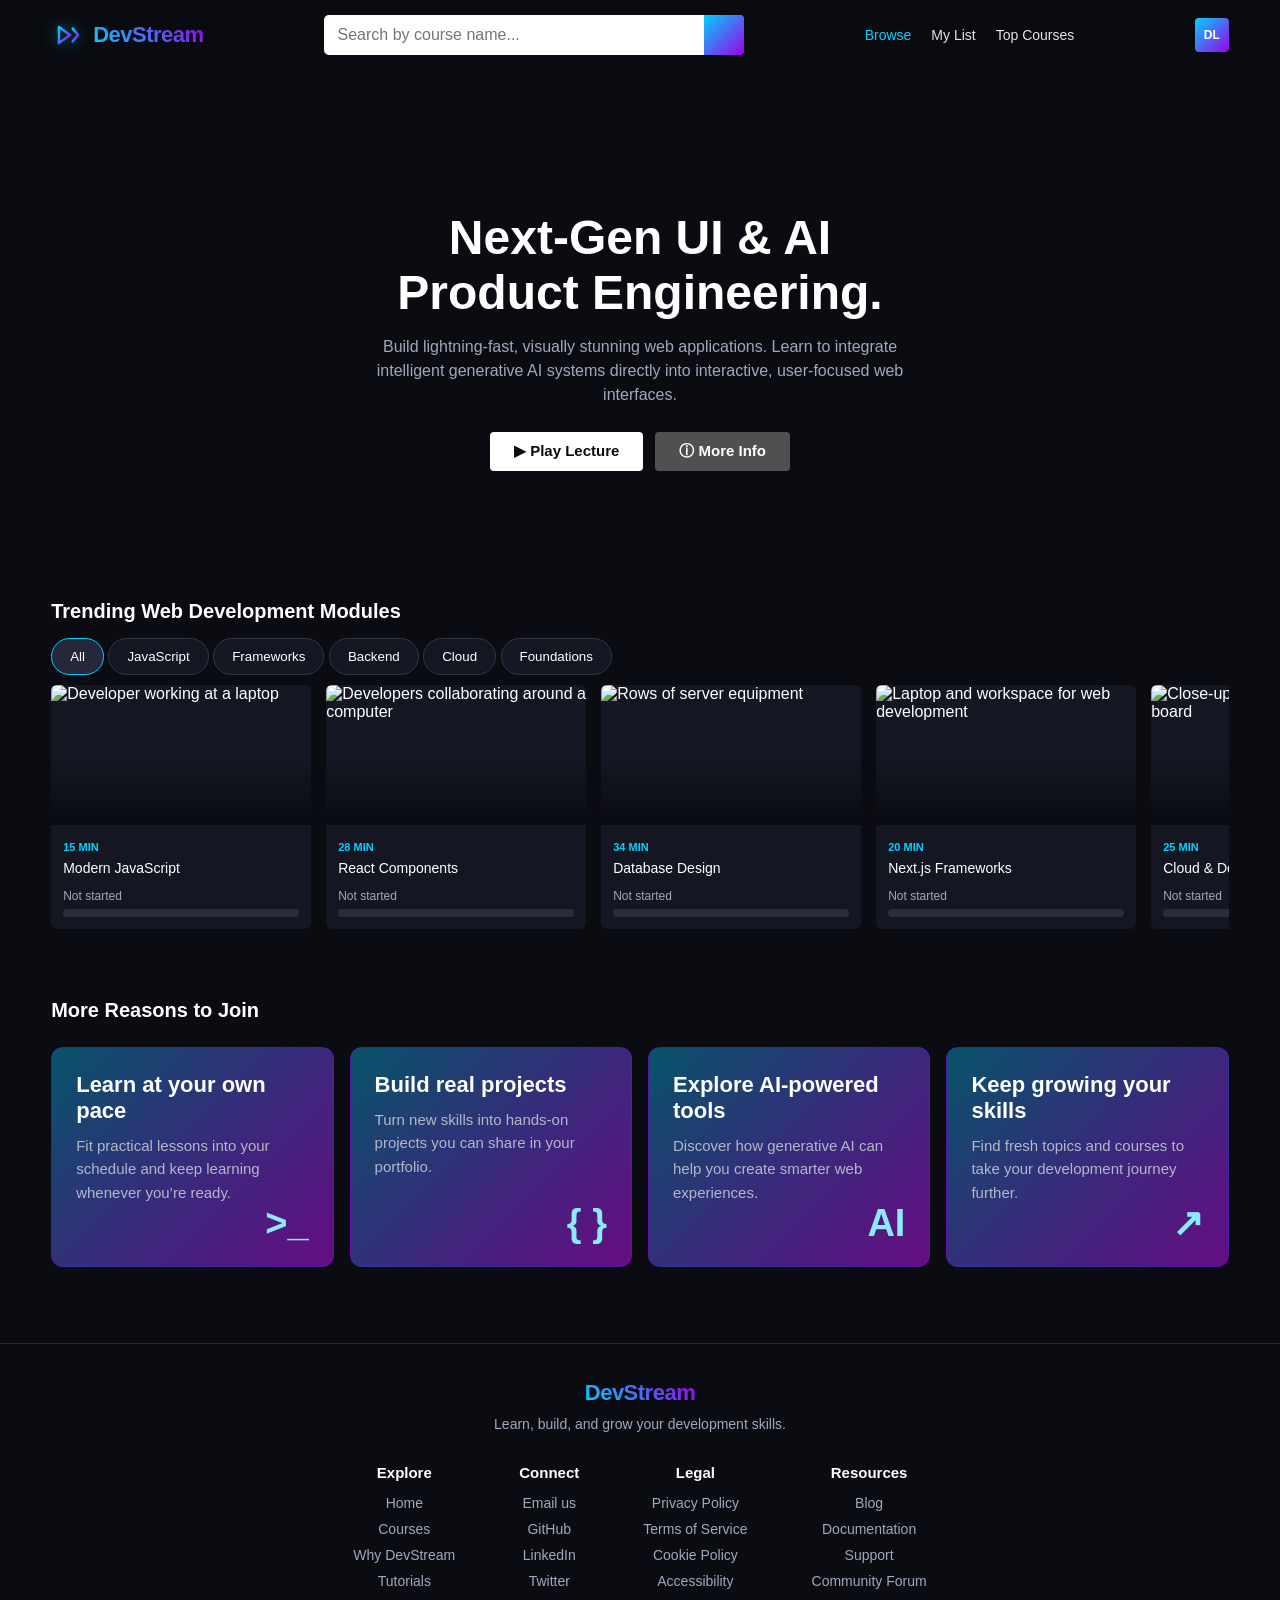
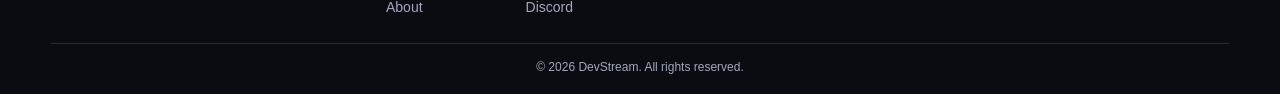
==== commit 02985694: "Add course wishlist save button" ====
--- a/index.html
+++ b/index.html
@@ -45,11 +45,41 @@
 
         <!-- <div class="profile-box">JS</div> -->
         <details class="profile-menu">
-            <summary class="profile-box" aria-label="Open profile menu">DS</summary>
+            <!-- JavaScript replaces these initials with the learner's saved initials. -->
+            <summary class="profile-box" id="profileAvatar" aria-label="Open profile menu">DL</summary>
             <div class="profile-dropdown">
-                <a href="#my-learning">My Learning</a>
-                <a href="#wishlist">Whishlist</a>
-                <a href="#settings">Settings</a>
+                <section class="profile-summary" aria-label="Learner profile">
+                    <div class="profile-name-row">
+                        <h2 id="profileName">DevStream Learner</h2>
+                        <span class="profile-label">Learner</span>
+                    </div>
+                    <div class="profile-stats">
+                        <p id="profileStreakStat">
+                            <span>Learning streak</span>
+                            <strong id="profileStreak">0 days</strong>
+                        </p>
+                        <p>
+                            <span>Saved courses</span>
+                            <strong id="profileSavedCount">0</strong>
+                        </p>
+                    </div>
+                    <p class="profile-message" id="profileMessage" role="status" aria-live="polite"></p>
+                </section>
+                <details class="profile-settings">
+                    <summary>Settings</summary>
+                    <div class="profile-settings-content">
+                        <label for="profileNameInput">Your name</label>
+                        <input id="profileNameInput" type="text" maxlength="32"
+                            autocomplete="name" placeholder="Enter your name">
+                        <button class="profile-save-button" id="saveProfileButton" type="button">
+                            Save name
+                        </button>
+                        <label class="profile-setting-option" for="showStreakToggle">
+                            <input id="showStreakToggle" type="checkbox" checked>
+                            Show learning streak
+                        </label>
+                    </div>
+                </details>
             </div>
         </details>
     </nav>
@@ -240,7 +270,15 @@
                         <button class="btn btn-complete" id="completeCourseBtn" type="button">
                             Mark completed
                         </button>
-                    </div>
+                        <button class="btn btn-save-course" id="saveCourseButton"
+                            type="button" aria-pressed="false">
+                            <i class="fa-regular fa-bookmark" id="saveCourseIcon"
+                                aria-hidden="true"></i>
+                            <span id="saveCourseLabel">Save course</span>
+                        </button>
+                    </div>
+                    <p class="wishlist-message" id="wishlistMessage"
+                        role="status" aria-live="polite"></p>
                 </section>
                 <!-- Enrollment is a frontend demo saved in this browser's localStorage. -->
                 <div class="course-dialog-actions">
--- a/style.css
+++ b/style.css
@@ -575,10 +575,21 @@
 }
 
 .course-progress-actions {
-    display: flex;
-    flex-wrap: wrap;
+    display: grid;
+    grid-template-columns: repeat(2, minmax(0, 1fr));
     gap: 10px;
     margin-top: 14px;
+}
+
+.course-progress-actions .btn-progress {
+    grid-column: 1 / -1;
+}
+
+.course-progress-actions .btn-complete,
+.course-progress-actions .btn-save-course {
+    min-width: 0;
+    padding-right: 12px;
+    padding-left: 12px;
 }
 
 .btn-progress {
@@ -591,11 +602,50 @@
     background: #34384d;
 }
 
+.btn-save-course {
+    display: inline-flex;
+    align-items: center;
+    justify-content: center;
+    gap: 8px;
+    color: #ffffff;
+    background: #25283a;
+    border: 1px solid #4a4e62;
+}
+
+.btn-save-course[aria-pressed="true"] {
+    color: #8beaff;
+    border-color: #00d2ff;
+}
+
+.btn-save-course:hover,
+.btn-save-course:focus-visible {
+    background: #34384d;
+}
+
+.btn-save-course:disabled,
 .btn-progress:disabled,
 .btn-complete:disabled {
     cursor: not-allowed;
     opacity: 0.55;
     transform: none;
+}
+
+/* On very narrow phones, stack the actions to keep their labels readable. */
+@media (max-width: 360px) {
+    .course-progress-actions {
+        grid-template-columns: 1fr;
+    }
+
+    .course-progress-actions .btn-progress {
+        grid-column: auto;
+    }
+}
+
+.wishlist-message {
+    min-height: 1em;
+    margin-top: 10px;
+    color: #a3e6b0;
+    font-size: 13px;
 }
 
 /* --- Horizontal Reasons to Join Row ---
@@ -829,13 +879,118 @@
     position: absolute;
     top: calc(100% + 10px);
     right: 0;
-    min-width: 170px;
-    padding: 8px;
+    width: 300px;
+    max-width: calc(100vw - 24px);
+    padding: 16px;
     background: #171821;
     border: 1px solid #333542;
     border-radius: 6px;
     box-shadow: 0 8px 20px rgba(0, 0, 0, 0.35);
     z-index: 1001;
+}
+
+.profile-name-row,
+.profile-stats p {
+    display: flex;
+    align-items: center;
+    justify-content: space-between;
+    gap: 12px;
+}
+
+.profile-name-row {
+    margin-bottom: 14px;
+}
+
+.profile-name-row h2 {
+    overflow-wrap: anywhere;
+    font-size: 17px;
+}
+
+.profile-label {
+    flex: 0 0 auto;
+    color: #00d2ff;
+    font-size: 12px;
+}
+
+.profile-stats {
+    display: grid;
+    gap: 8px;
+}
+
+.profile-stats p {
+    color: #c4c7d5;
+    font-size: 13px;
+}
+
+.profile-stats strong {
+    color: #ffffff;
+}
+
+.profile-message {
+    margin-top: 10px;
+    color: #a3e6b0;
+    font-size: 12px;
+    line-height: 1.4;
+}
+
+.profile-settings {
+    margin-top: 14px;
+    padding-top: 12px;
+    border-top: 1px solid rgba(255, 255, 255, 0.12);
+}
+
+.profile-settings > summary {
+    color: #e5e5e5;
+    cursor: pointer;
+    font-size: 14px;
+}
+
+.profile-settings > summary:hover,
+.profile-settings > summary:focus-visible {
+    color: #00d2ff;
+}
+
+.profile-settings-content {
+    display: grid;
+    gap: 8px;
+    padding-top: 12px;
+}
+
+.profile-settings-content > label {
+    color: #c4c7d5;
+    font-size: 12px;
+}
+
+.profile-settings-content input[type="text"] {
+    width: 100%;
+    padding: 9px 10px;
+    color: #ffffff;
+    background: #0b0c11;
+    border: 1px solid #3b3e50;
+    border-radius: 4px;
+}
+
+.profile-settings-content input[type="text"]:focus-visible {
+    outline: 2px solid #00d2ff;
+    outline-offset: 2px;
+}
+
+.profile-save-button {
+    padding: 8px 10px;
+    color: #0b0c11;
+    background: #00d2ff;
+    border: 0;
+    border-radius: 4px;
+    font-weight: 700;
+    cursor: pointer;
+}
+
+.profile-setting-option {
+    display: flex;
+    align-items: center;
+    gap: 8px;
+    margin-top: 4px;
+    cursor: pointer;
 }
 
 .profile-dropdown a {
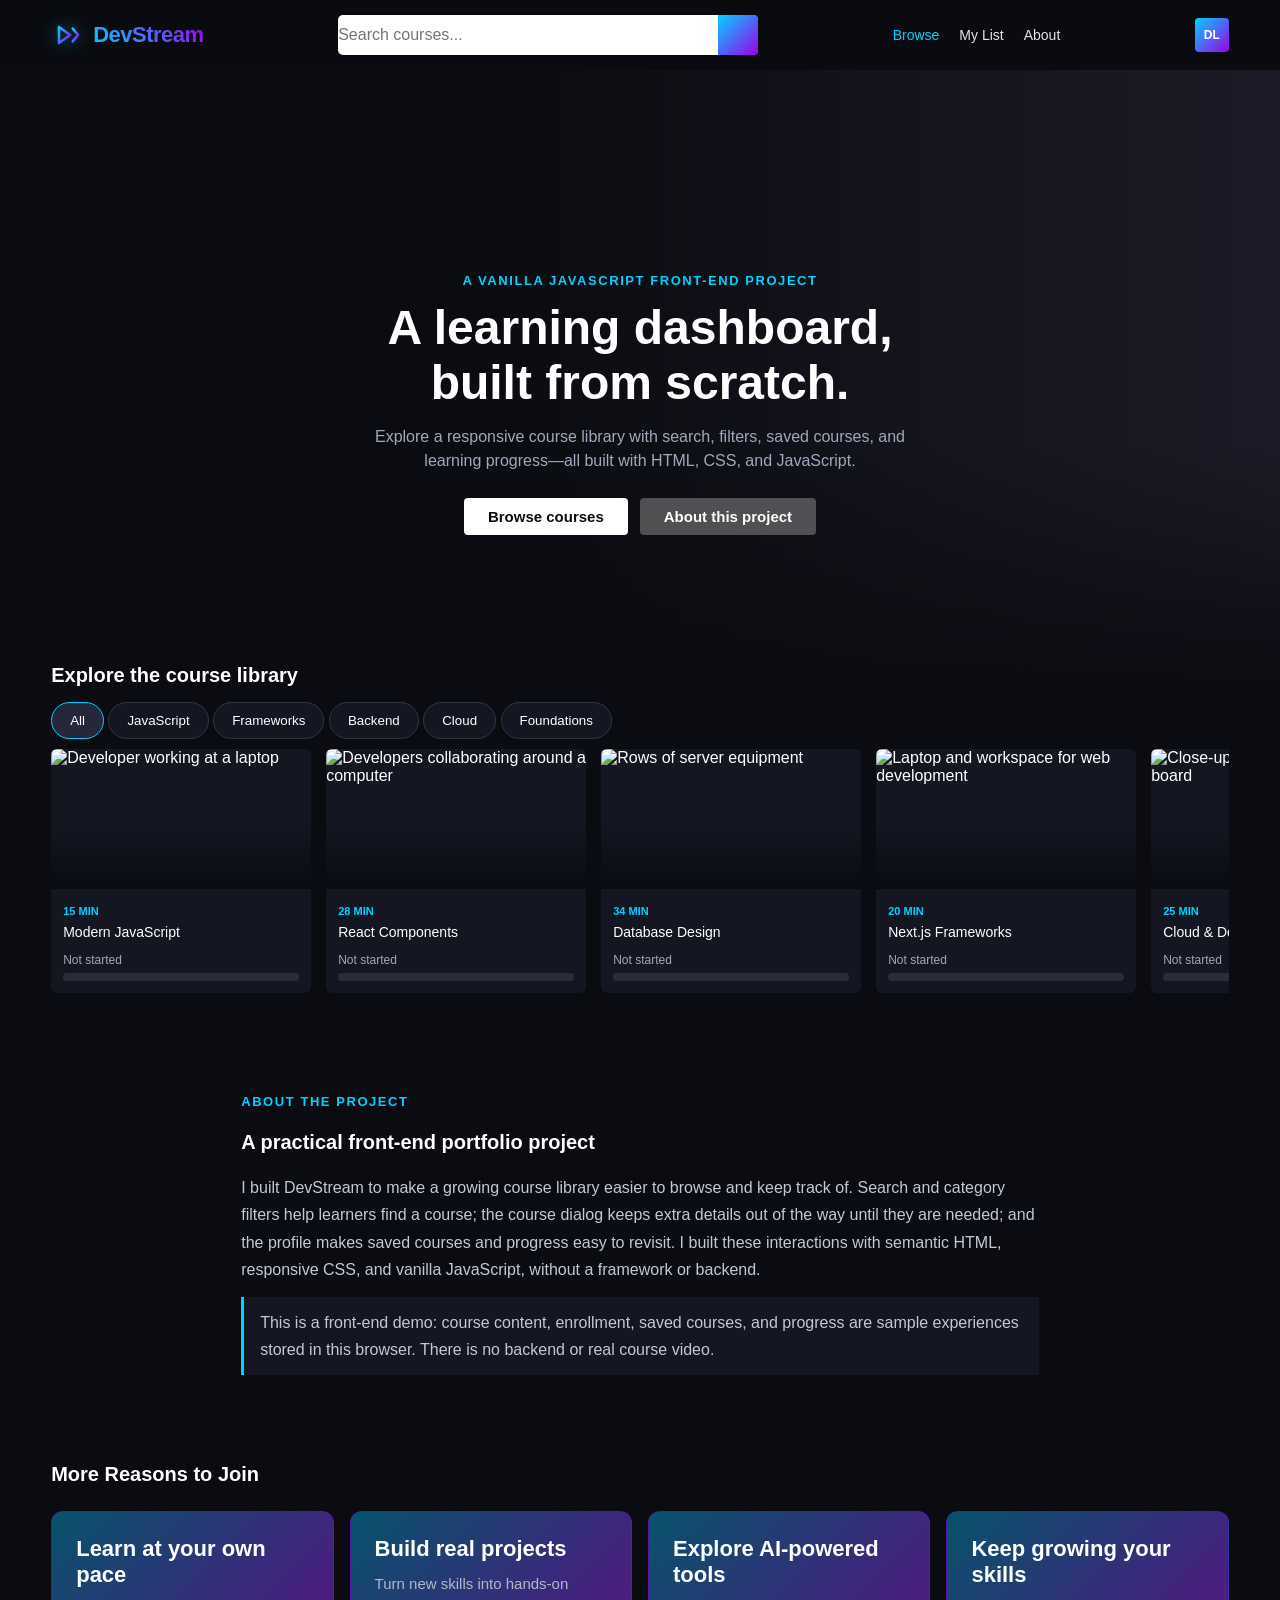
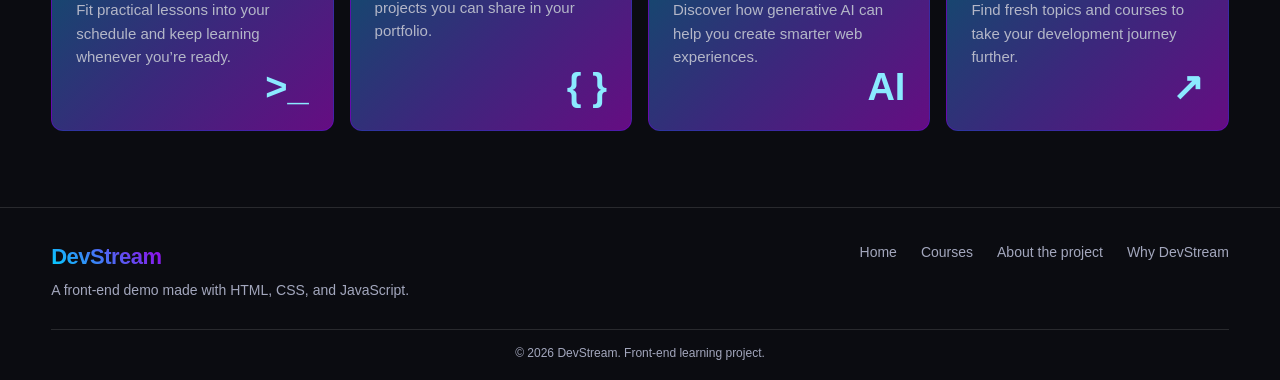
==== commit 0665a8ce: "polish DevStream and add saved-courses view" ====
--- a/index.html
+++ b/index.html
@@ -3,17 +3,18 @@
 <head>
     <meta charset="UTF-8">
     <meta name="viewport" content="width=device-width, initial-scale=1.0">
-    <title>DevStream - Flexbox Streaming Portal</title>
+    <meta name="description" content="DevStream is a responsive front-end learning dashboard built with HTML, CSS, and vanilla JavaScript.">
+    <title>DevStream | Front-End Learning Dashboard</title>
     <link rel="stylesheet" href="https://cdnjs.cloudflare.com/ajax/libs/font-awesome/7.3.1/css/all.min.css" integrity="sha512-QeR2VH+lsBE5LSAe1Q5EnTBbe7XTBubt8dG93Y7gidSgdMCr8nVqKcfKAMyN96SV8KDbZVTDXChatu5G2KQGzg==" crossorigin="anonymous" referrerpolicy="no-referrer">
     <link rel="stylesheet" href="style.css">
 </head>
-<body>
+<body id="top">
 
     <!-- Main Navigation Bar Using Flexbox -->
     <nav class="navbar">
         <div class="logo-container">
             <!-- DevStream Custom SVG Icon Symbol -->
-            <svg class="logo-icon" viewBox="0 0 100 100" xmlns="http://w3.org">
+            <svg class="logo-icon" viewBox="0 0 100 100" xmlns="http://www.w3.org/2000/svg">
                 <!-- Play triangle icon -->
                 <path d="M25,25 L60,50 L25,75 Z" fill="none" stroke="url(#brandGradient)" stroke-width="8" stroke-linejoin="round"/>
                 <!-- Chevron bracket > icon -->
@@ -28,22 +29,22 @@
             </svg>
             <span class="logo-text">DevStream</span>
         </div>
-        <!-- JavaScript reads this input to search course titles. -->
+        <!-- The accessible label names the search field; JavaScript filters the course cards. -->
         <div class="nav-search">
-           <input placeholder="   Search by course name..." class="search-input">
-            <p id="noCoursesMessage" class="search-empty" hidden>No courses match your search.</p>
-                <div class="search-icon">
-                    <i class="fa-solid fa-magnifying-glass"></i>
-                </div>   
+            <label class="visually-hidden" for="courseSearch">Search courses</label>
+            <input id="courseSearch" type="search" placeholder="Search courses..."
+                class="search-input" autocomplete="off">
+            <span class="search-icon" aria-hidden="true">
+                <i class="fa-solid fa-magnifying-glass"></i>
+            </span>
         </div>
         
         <ul class="nav-links">
-            <li><a href="#" class="active">Browse</a></li>
-            <li><a href="#">My List</a></li>
-            <li><a href="#">Top Courses</a></li>
+            <li><a href="#courses" class="active" id="browseLink" aria-current="page">Browse</a></li>
+            <li><a href="#courses" id="myListLink">My List</a></li>
+            <li><a href="#project-overview" id="aboutLink">About</a></li>
         </ul>
 
-        <!-- <div class="profile-box">JS</div> -->
         <details class="profile-menu">
             <!-- JavaScript replaces these initials with the learner's saved initials. -->
             <summary class="profile-box" id="profileAvatar" aria-label="Open profile menu">DL</summary>
@@ -59,9 +60,16 @@
                             <strong id="profileStreak">0 days</strong>
                         </p>
                         <p>
-                            <span>Saved courses</span>
-                            <strong id="profileSavedCount">0</strong>
+                            <button class="profile-saved-toggle" id="profileSavedToggle"
+                                type="button" aria-expanded="false" aria-controls="profileSavedCourses">
+                                <span>Saved courses</span>
+                                <strong id="profileSavedCount">0</strong>
+                            </button>
                         </p>
+                    </div>
+                    <div class="profile-saved-courses" id="profileSavedCourses" hidden>
+                        <p class="profile-saved-empty" id="profileSavedEmpty">No saved courses yet.</p>
+                        <ul class="profile-saved-list" id="profileSavedList"></ul>
                     </div>
                     <p class="profile-message" id="profileMessage" role="status" aria-live="polite"></p>
                 </section>
@@ -88,23 +96,25 @@
     <!-- Main Content wrapper -->
     <main class="viewport-wrapper">
         
-        <!-- Hero Video Section -->
+        <!-- The hero introduces the project and sends visitors to the working course browser. -->
         <header class="hero-banner">
             <div class="hero-content">
-                <h1 class="hero-title">Next-Gen UI & AI Product Engineering.</h1>
-                <p class="hero-desc">Build lightning-fast, visually stunning web applications. Learn to integrate intelligent generative AI systems directly into interactive, user-focused web interfaces.</p>
+                <p class="hero-eyebrow">A vanilla JavaScript front-end project</p>
+                <h1 class="hero-title">A learning dashboard, built from scratch.</h1>
+                <p class="hero-desc">Explore a responsive course library with search, filters, saved courses, and learning progress—all built with HTML, CSS, and JavaScript.</p>
                 <div class="hero-buttons">
-                    <button class="btn btn-play">▶ Play Lecture</button>
-                    <!-- <button class="btn btn-info">ⓘ More Info</button> -->
-                    <button class="btn btn-info" id="moreInfoBtn">ⓘ More Info</button>
-                    <!-- <a href="#reasons-title" class="btn btn-info">ⓘ More Info</a> -->
+                    <button class="btn btn-play" type="button">Browse courses</button>
+                    <button class="btn btn-info" id="moreInfoBtn" type="button">About this project</button>
                 </div>
             </div>
         </header>
 
-        <!-- Horizontal Video Queue Container -->
-        <section class="video-section">
-            <h2 class="section-title">Trending Web Development Modules</h2>
+        <!-- Search and category buttons filter this course collection in script.js. -->
+        <section class="video-section" id="courses" aria-labelledby="courses-title">
+            <h2 class="section-title" id="courses-title">Explore the course library</h2>
+            <p id="noCoursesMessage" class="search-empty" role="status" aria-live="polite" hidden>
+                No courses match your search.
+            </p>
 
             <!-- Each button's data-category must match the category on a course card. -->
             <div class="category-filters" aria-label="Filter courses by category">
@@ -227,7 +237,7 @@
 
         </section>
 
-        <!-- JavaScript fills this native dialog with details from the course card clicked. -->
+        <!-- JavaScript fills this native dialog with details from the selected course card. -->
         <dialog class="course-dialog" id="courseDialog" aria-labelledby="dialogCourseTitle">
             <div class="course-dialog-content">
                 <button class="course-dialog-close" id="closeCourseDialog" type="button"
@@ -254,7 +264,7 @@
                     <h3 class="course-dialog-tags-title">Topics</h3>
                     <ul class="course-dialog-tags" id="dialogCourseTags"></ul>
                 </div>
-                <!-- These controls simulate lesson progress for this frontend-only demo. -->
+                <!-- Progress is a local-only demo interaction; no lesson video or account is connected. -->
                 <section class="course-progress-panel" aria-label="Learning progress">
                     <div class="course-progress-heading">
                         <h3>Learning progress</h3>
@@ -280,13 +290,29 @@
                     <p class="wishlist-message" id="wishlistMessage"
                         role="status" aria-live="polite"></p>
                 </section>
-                <!-- Enrollment is a frontend demo saved in this browser's localStorage. -->
+                <!-- Enrollment is a local-only demo saved in this browser, not a real registration. -->
                 <div class="course-dialog-actions">
                     <button class="btn btn-enroll" id="enrollCourseBtn" type="button">Enroll</button>
                     <p id="enrollmentMessage" role="status" aria-live="polite"></p>
                 </div>
             </div>
         </dialog>
+
+        <section class="project-overview" id="project-overview" aria-labelledby="project-overview-title">
+            <p class="project-overview-eyebrow">About the project</p>
+            <h2 class="section-title" id="project-overview-title">A practical front-end portfolio project</h2>
+            <p>
+                I built DevStream to make a growing course library easier to browse and keep track of.
+                Search and category filters help learners find a course; the course dialog keeps extra
+                details out of the way until they are needed; and the profile makes saved courses and
+                progress easy to revisit. I built these interactions with semantic HTML, responsive
+                CSS, and vanilla JavaScript, without a framework or backend.
+            </p>
+            <p class="project-demo-note">
+                This is a front-end demo: course content, enrollment, saved courses, and progress are
+                sample experiences stored in this browser. There is no backend or real course video.
+            </p>
+        </section>
 
         <!-- This section is the destination of the hero's More Info button. -->
         <section class="reasons-section" aria-labelledby="reasons-title">
@@ -323,57 +349,21 @@
             </div>
         </section>
     </main>
-    <!-- Footer navigation and contact links. -->
+    <!-- Keep footer links within the working sections of this single-page demo. -->
     <footer class="site-footer">
-    <div class="footer-content">
-        <div class="footer-brand">
-            <span class="logo-text">DevStream</span>
-            <p>Learn, build, and grow your development skills.</p>
+        <div class="footer-content">
+            <div class="footer-brand">
+                <span class="logo-text">DevStream</span>
+                <p>A front-end demo made with HTML, CSS, and JavaScript.</p>
+            </div>
+            <nav class="footer-links" aria-label="Footer navigation">
+                <a href="#top">Home</a>
+                <a href="#courses">Courses</a>
+                <a href="#project-overview">About the project</a>
+                <a href="#reasons-title">Why DevStream</a>
+            </nav>
         </div>
-
-        <nav class="footer-links" aria-label="Footer navigation">
-            <div>
-                <h2>Explore</h2>
-                <a href="index.html">Home</a>
-                <a href="#videoContainer">Courses</a>
-                <a href="#reasons-title">Why DevStream</a>
-                <a href="#">Tutorials</a>
-                <a href="#">About</a>
-            </div>
-
-            <div>
-                <h2>Connect</h2>
-                <a href="mailto:hello@example.com">Email us</a>
-                <a href="https://github.com/your-username"
-                   target="_blank" rel="noopener noreferrer">GitHub</a>
-                <a href="https://www.linkedin.com/"
-                   target="_blank" rel="noopener noreferrer">LinkedIn</a>
-                <a href="https://twitter.com/your-username"
-                   target="_blank" rel="noopener noreferrer">Twitter</a>
-                <a href="https://discord.gg/your-username"
-                   target="_blank" rel="noopener noreferrer">Discord</a>
-            </div>
-            <div>
-                <h2>Legal</h2>
-                <a href="#">Privacy Policy</a>
-                <a href="#">Terms of Service</a>
-                <a href="#">Cookie Policy</a>
-                <a href="#">Accessibility</a>
-            </div>
-            <div>
-                <h2>Resources</h2>
-                <a href="#">Blog</a>
-                <a href="#">Documentation</a>
-                <a href="#">Support</a>
-                <a href="#">Community Forum</a>
-
-            </div>
-        </nav>
-    </div>
-    <div>
-    
-
-    <p class="footer-bottom">&copy; 2026 DevStream. All rights reserved.</p>
+        <p class="footer-bottom">&copy; 2026 DevStream. Front-end learning project.</p>
     </footer>
 
 
--- a/style.css
+++ b/style.css
@@ -6,10 +6,15 @@
     font-family: 'Helvetica Neue', Helvetica, Arial, sans-serif;
 }
 
+[hidden] {
+    display: none !important;
+}
+
 body {
     background-color: #0b0c11; /* Deep obsidian background from your logo */
     color: #ffffff;
     overflow-x: hidden;
+    padding-top: 64px;
 }
 
 /* --- Navigation Bar (Flexbox Example 1) --- */
@@ -64,6 +69,11 @@
     color: #00d2ff;
 }
 
+.nav-links a:focus-visible {
+    outline: 2px solid #00d2ff;
+    outline-offset: 4px;
+}
+
 .profile-box {
     width: 34px;
     height: 34px;
@@ -156,7 +166,7 @@
     align-items: center;               /* Keeps text box perfectly centered vertically */
     background: linear-gradient(to right, #0b0c11 40%, transparent 100%), 
                 linear-gradient(to bottom, transparent 60%, #0b0c11 100%),
-                url('data:image/svg+xml;utf8,<svg xmlns="http://w3.org" width="100" height="100"><rect fill="%231a1b26" width="100" height="100"/></svg>');
+                url('data:image/svg+xml;utf8,<svg xmlns="http://www.w3.org/2000/svg" width="100" height="100"><rect fill="%231a1b26" width="100" height="100"/></svg>');
     background-size: cover;
 }
 
@@ -165,11 +175,19 @@
     margin-top: 50px;
     text-align: center;
 }
-    
-
+
+.hero-eyebrow,
+.project-overview-eyebrow {
+    margin-bottom: 12px;
+    color: #00d2ff;
+    font-size: 13px;
+    font-weight: 700;
+    letter-spacing: 0.12em;
+    text-transform: uppercase;
+}
 
 .hero-title {
-    font-size: 48px;
+    font-size: clamp(2rem, 5vw, 3rem);
     font-weight: bold;
     margin-bottom: 15px;
 }
@@ -216,6 +234,13 @@
 .video-section {
     padding: 0 4% 60px 4%;
     margin-top: -30px;
+    scroll-margin-top: 150px;
+}
+
+.search-empty {
+    margin: 0 0 12px;
+    color: #a3a7bd;
+    font-size: 14px;
 }
 
 .section-title {
@@ -652,6 +677,7 @@
    Grid columns become fewer at tablet and phone widths below. */
 .reasons-section {
     padding: 0 4% 60px;
+    scroll-margin-top: 150px;
 }
 
 .reasons-grid {
@@ -712,54 +738,52 @@
     }
 }
 
-
-/* --- Footer ---
-   Footer navigation is grouped into columns, with a compact mobile layout. */
+.project-overview {
+    max-width: 900px;
+    margin: 0 auto 60px;
+    padding: 28px 4%;
+    scroll-margin-top: 150px;
+    color: #c4c7d5;
+    line-height: 1.7;
+}
+
+.project-overview .section-title {
+    color: #ffffff;
+}
+
+.project-demo-note {
+    margin-top: 14px;
+    padding: 12px 16px;
+    border-left: 3px solid #00d2ff;
+    background: #141622;
+}
+
+/* Keep the footer to one responsive rule set so layout changes are predictable. */
 .site-footer {
     padding: 36px 4% 20px;
     border-top: 1px solid rgba(255, 255, 255, 0.12);
     background-color: #0b0c11;
 }
 
-/* 
-left side footer content
 .footer-content {
     display: flex;
+    align-items: flex-start;
     justify-content: space-between;
     gap: 32px;
     padding-bottom: 28px;
-} */
-
-/* center */
- .footer-content {
-    align-items: center;
-    text-align: center;
-    display: flex;
-    gap: 32px;
-    padding-bottom: 28px;
-    flex-direction: column; /* Allows wrapping on smaller screens */
-  } /* Allows wrapping on smaller screens */
+}
 
 .footer-brand p {
     margin-top: 10px;
     color: #a3a7bd;
     font-size: 14px;
+    line-height: 1.5;
 }
 
 .footer-links {
     display: flex;
-    gap: 64px;
-}
-
-.footer-links div {
-    display: flex;
-    flex-direction: column;
-    gap: 10px;
-}
-
-.footer-links h2 {
-    margin-bottom: 4px;
-    font-size: 15px;
+    flex-wrap: wrap;
+    gap: 12px 24px;
 }
 
 .footer-links a {
@@ -772,92 +796,24 @@
     color: #00d2ff;
 }
 
+.footer-links a:focus-visible {
+    outline: 2px solid #00d2ff;
+    outline-offset: 3px;
+}
+
 .footer-bottom {
-    justify-content: center;
-    align-items: center;
     text-align: center;
-    display: flex;
     padding-top: 16px;
     border-top: 1px solid rgba(255, 255, 255, 0.12);
     color: #a3a7bd;
     font-size: 12px;
 }
 
-@media (max-width: 520px) {
+@media (max-width: 760px) {
     .footer-content {
         flex-direction: column;
     }
-
-    .footer-links {
-        gap: 32px;
-    }
-}.site-footer {
-    padding: 36px 4% 20px;
-    border-top: 1px solid rgba(255, 255, 255, 0.12);
-    background-color: #0b0c11;
-}
-
-.footer-content {
-    display: flex;
-    justify-content: space-between;
-    gap: 32px;
-    padding-bottom: 28px;
-}
-
-.footer-brand p {
-    margin-top: 10px;
-    color: #a3a7bd;
-    font-size: 14px;
-    
-}
-
-.footer-links {
-    display: flex;
-    gap: 64px;
-}
-
-.footer-links div {
-    display: flex;
-    flex-direction: column;
-    gap: 10px;
-}
-
-.footer-links h2 {
-    margin-bottom: 4px;
-    font-size: 15px;
-}
-
-.footer-links a {
-    color: #a3a7bd;
-    font-size: 14px;
-    text-decoration: none;
-}
-
-.footer-links a:hover {
-    color: #00d2ff;
-}
-
-.footer-bottom {
-    padding-top: 16px;
-    border-top: 1px solid rgba(255, 255, 255, 0.12);
-    color: #a3a7bd;
-    font-size: 12px;
-}
-
-@media (max-width: 520px) {
-    .footer-content {
-        flex-direction: column;
-    }
-
-    .footer-links {
-        gap: 32px;
-    }
-}
-
-
-/* .footer-bottom {
-    text-align: center;
-} */
+}
 
 
 
@@ -922,8 +878,96 @@
     font-size: 13px;
 }
 
+.profile-saved-toggle {
+    display: flex;
+    width: 100%;
+    align-items: center;
+    justify-content: space-between;
+    padding: 0;
+    color: inherit;
+    background: none;
+    border: 0;
+    font: inherit;
+    text-align: left;
+    cursor: pointer;
+}
+
+.profile-saved-toggle:hover,
+.profile-saved-toggle:focus-visible {
+    color: #00d2ff;
+}
+
+.profile-saved-toggle:focus-visible,
+.profile-saved-course:focus-visible,
+.profile-remove-course:focus-visible {
+    outline: 2px solid #00d2ff;
+    outline-offset: 2px;
+}
+
 .profile-stats strong {
     color: #ffffff;
+}
+
+.profile-saved-courses {
+    max-height: 220px;
+    overflow-y: auto;
+    margin-top: 8px;
+    border-top: 1px solid rgba(255, 255, 255, 0.12);
+}
+
+.profile-saved-empty {
+    padding: 10px 0;
+    color: #aeb2c2;
+    font-size: 12px;
+}
+
+.profile-saved-list {
+    display: grid;
+    gap: 4px;
+    padding: 8px 0 0;
+    list-style: none;
+}
+
+.profile-saved-item {
+    display: flex;
+    align-items: center;
+    justify-content: space-between;
+    gap: 8px;
+}
+
+.profile-saved-course,
+.profile-remove-course {
+    padding: 6px;
+    color: #e5e5e5;
+    background: transparent;
+    border: 0;
+    border-radius: 4px;
+    font: inherit;
+    cursor: pointer;
+}
+
+.profile-saved-course {
+    overflow: hidden;
+    text-align: left;
+    text-overflow: ellipsis;
+    white-space: nowrap;
+}
+
+.profile-saved-course:hover,
+.profile-remove-course:hover {
+    color: #00d2ff;
+    background: #242633;
+}
+
+.profile-remove-course {
+    flex: 0 0 auto;
+    color: #c4c7d5;
+    font-size: 12px;
+}
+
+.profile-remove-course:disabled {
+    cursor: not-allowed;
+    opacity: 0.55;
 }
 
 .profile-message {
@@ -1070,6 +1114,16 @@
     outline: none;
 }
 
+.visually-hidden {
+    position: absolute;
+    width: 1px;
+    height: 1px;
+    overflow: hidden;
+    clip: rect(0, 0, 0, 0);
+    white-space: nowrap;
+    clip-path: inset(50%);
+}
+
 
 
 
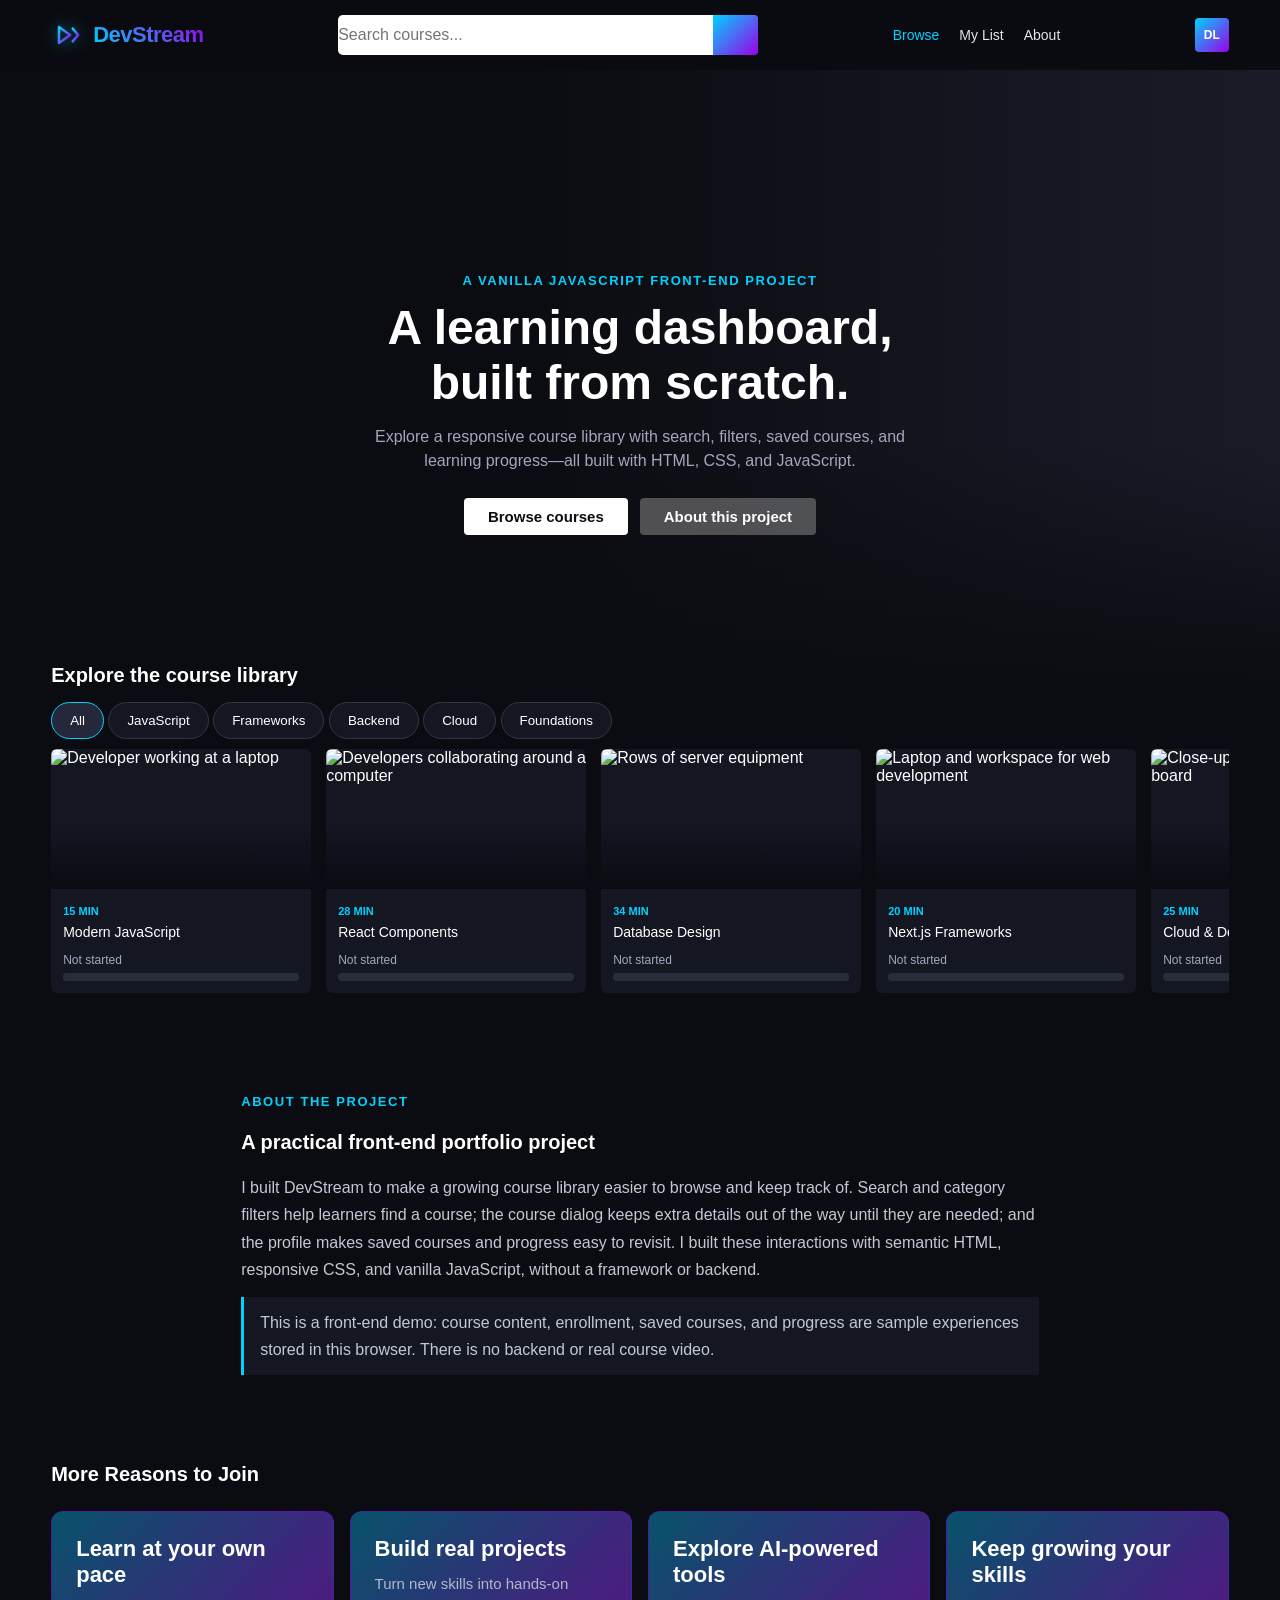
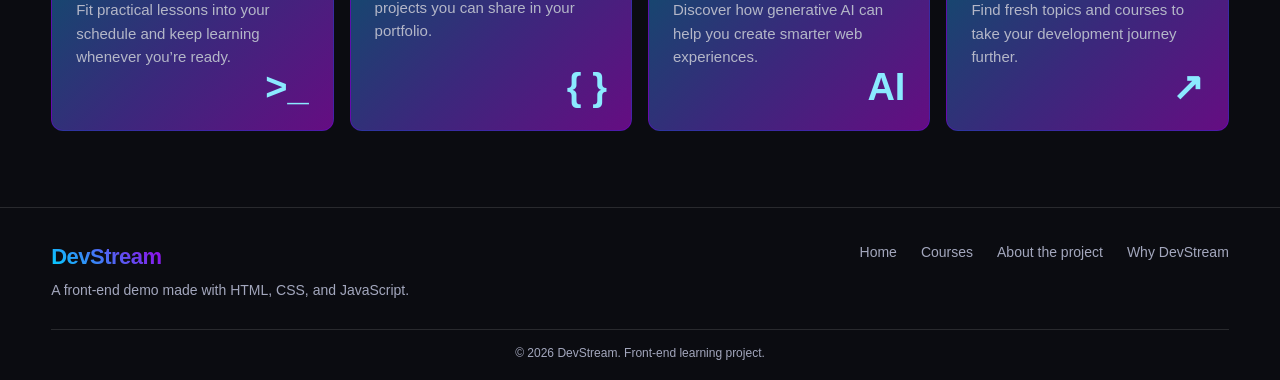
==== commit debffe25: "Add clear search button" ====
--- a/index.html
+++ b/index.html
@@ -34,6 +34,8 @@
             <label class="visually-hidden" for="courseSearch">Search courses</label>
             <input id="courseSearch" type="search" placeholder="Search courses..."
                 class="search-input" autocomplete="off">
+            <button class="search-clear" id="clearSearchButton" type="button"
+                aria-label="Clear search" title="Clear search" hidden>&times;</button>
             <span class="search-icon" aria-hidden="true">
                 <i class="fa-solid fa-magnifying-glass"></i>
             </span>
--- a/style.css
+++ b/style.css
@@ -1075,13 +1075,47 @@
 }
 
 .search-input{
-    
+    min-width: 0;
     width: 100%;
     font-size: 1rem;
     border: none;
 }
 
+/* Keep the custom clear control as the only visible search-clear button. */
+.search-input::-webkit-search-cancel-button,
+.search-input::-moz-search-clear,
+.search-input::-ms-clear {
+    display: none;
+    -webkit-appearance: none;
+    appearance: none;
+}
+
+.search-clear {
+    flex: 0 0 auto;
+    width: 32px;
+    height: 32px;
+    color: #444655;
+    background: transparent;
+    border: 0;
+    border-radius: 50%;
+    font-size: 22px;
+    line-height: 1;
+    cursor: pointer;
+}
+
+.search-clear:hover,
+.search-clear:focus-visible {
+    color: #0b0c11;
+    background: #e4e6ed;
+}
+
+.search-clear:focus-visible {
+    outline: 2px solid #00d2ff;
+    outline-offset: 1px;
+}
+
 .search-icon{
+    flex: 0 0 45px;
     height: 40px;
     width: 45px;
     
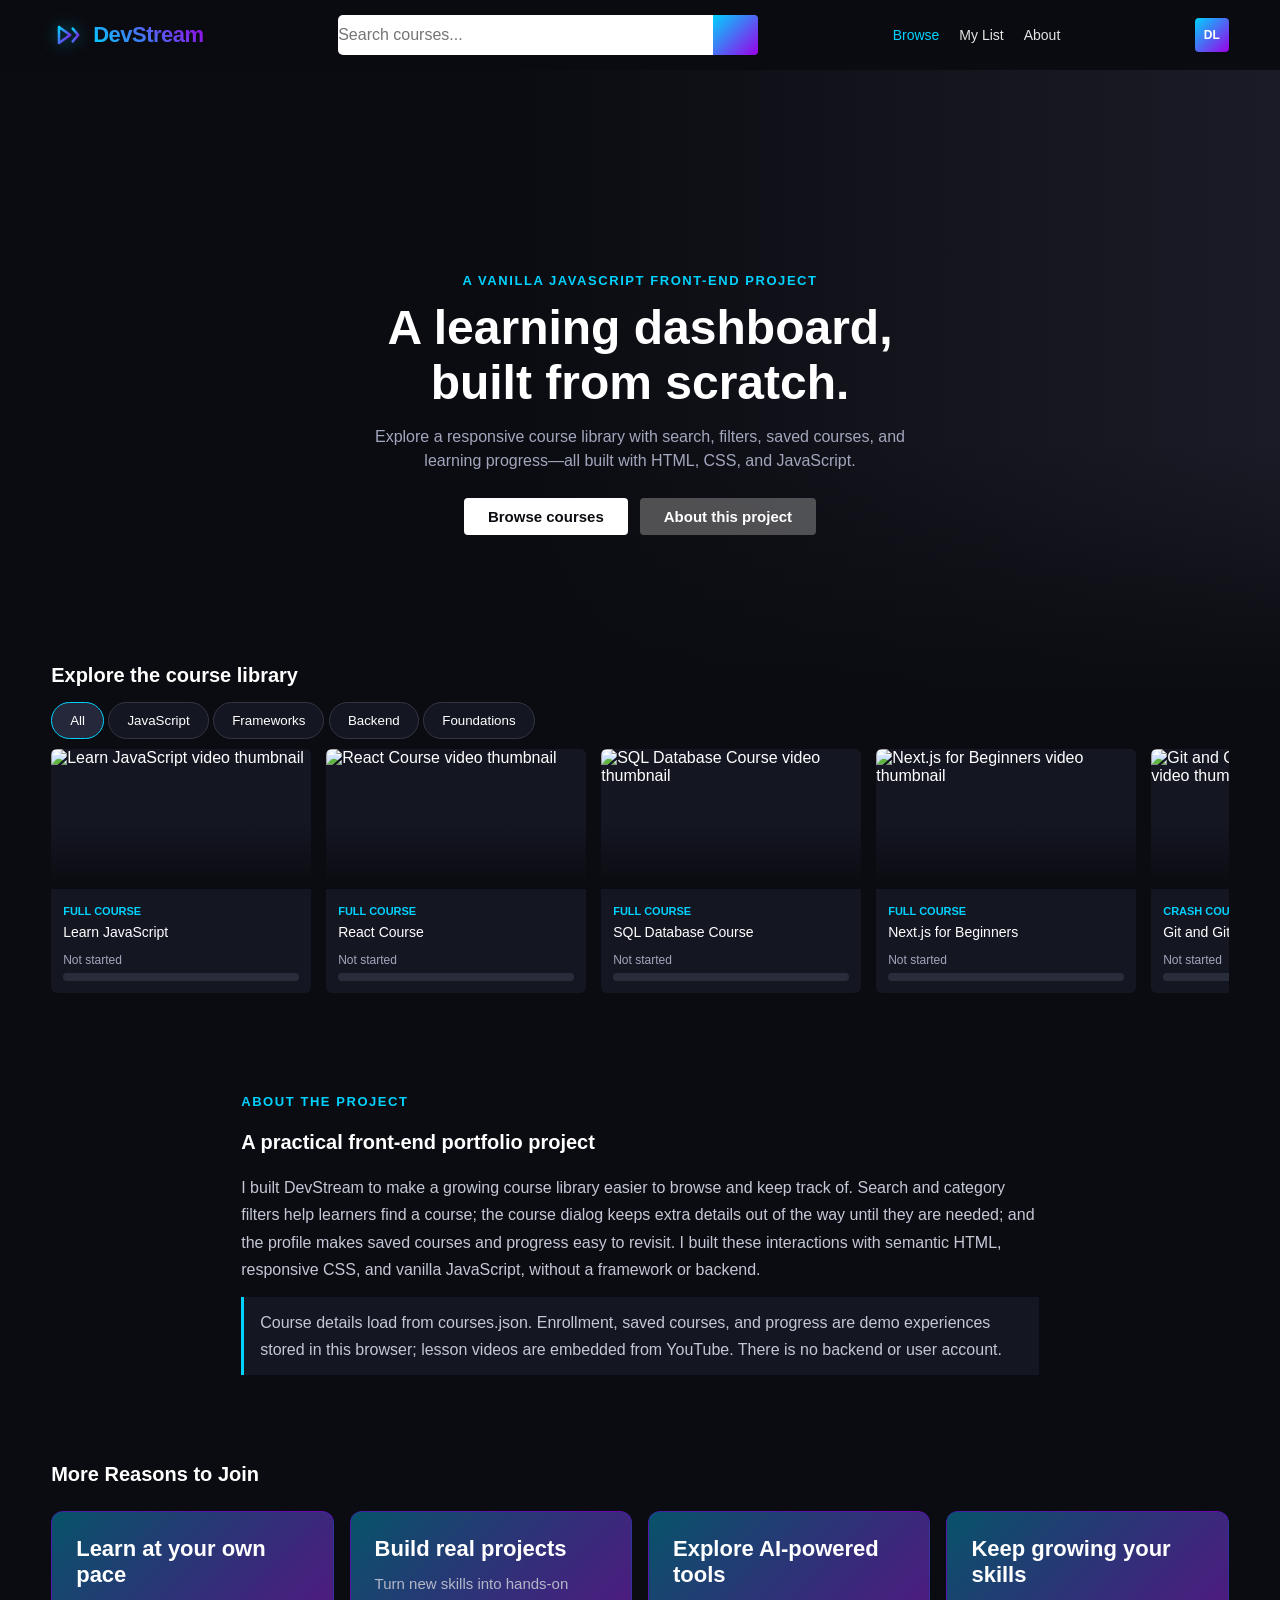
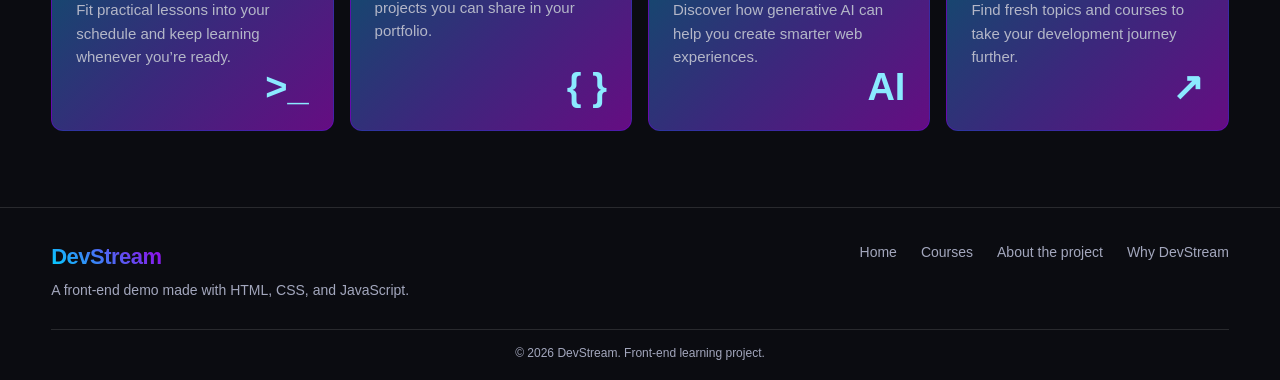
==== commit 1289e2cc: "load courses and play embedded YouTube lessons" ====
--- a/index.html
+++ b/index.html
@@ -129,113 +129,12 @@
                 <button type="button" class="category-filter"
                 data-category="backend" aria-pressed="false">Backend</button>
                 <button type="button" class="category-filter"
-                data-category="cloud" aria-pressed="false">Cloud</button>
-                <button type="button" class="category-filter"
                 data-category="foundations" aria-pressed="false">Foundations</button>
             </div>
 
-
-
-
-
-            <!-- Course details are stored in data-* attributes for the JavaScript modal. -->
-            <div class="video-row" id="videoContainer">
-                <article class="video-card" data-category="javascript"
-                    data-course-id="modern-javascript"
-                    data-description="Learn modern JavaScript fundamentals and use them to build interactive web experiences."
-                    data-level="Beginner" data-instructor="DevStream Team"
-                    data-tags="JavaScript, DOM, ES6">
-                    <div class="video-thumb">
-                        <img src="https://images.unsplash.com/photo-1498050108023-c5249f4df085?auto=format&amp;fit=crop&amp;w=720&amp;q=85" alt="Developer working at a laptop" class="poster-img">
-                        <!-- <span class="play-overlay" aria-hidden="true">▶</span> -->
-                    </div>
-                    <div class="video-details"><span class="video-duration">15 min</span><h3>Modern JavaScript</h3></div>
-                </article>
-
-                <article class="video-card" data-category="frameworks"
-                    data-course-id="react-components"
-                    data-description="Understand reusable React components and how they help you organize user interfaces."
-                    data-level="Intermediate" data-instructor="DevStream Team"
-                    data-tags="React, Components, UI">
-                    <div class="video-thumb">
-                        <img src="https://images.unsplash.com/photo-1519389950473-47ba0277781c?auto=format&amp;fit=crop&amp;w=720&amp;q=85" alt="Developers collaborating around a computer" class="poster-img">
-                        <!-- <span class="play-overlay" aria-hidden="true">▶</span> -->
-                    </div>
-                    <div class="video-details"><span class="video-duration">28 min</span><h3>React Components</h3></div>
-                </article>  
-
-                <article class="video-card" data-category="backend"
-                    data-course-id="database-design"
-                    data-description="Explore the fundamentals of structuring data and designing reliable databases."
-                    data-level="Beginner" data-instructor="DevStream Team"
-                    data-tags="Database, Data Modeling, Backend">
-                    <div class="video-thumb">  
-                        <img src="https://images.unsplash.com/photo-1558494949-ef010cbdcc31?auto=format&amp;fit=crop&amp;w=720&amp;q=85" alt="Rows of server equipment" class="poster-img">
-                        <!-- <span class="play-overlay" aria-hidden="true">▶</span> -->
-                    </div>
-                    <div class="video-details"><span class="video-duration">34 min</span><h3>Database Design</h3></div>
-                </article>
-
-                <article class="video-card" data-category="frameworks"
-                    data-course-id="nextjs-frameworks"
-                    data-description="Get introduced to Next.js and the framework features used to build web applications."
-                    data-level="Intermediate" data-instructor="DevStream Team"
-                    data-tags="Next.js, React, Frameworks">
-                    <div class="video-thumb">
-                        <img src="https://images.unsplash.com/photo-1516321318423-f06f85e504b3?auto=format&amp;fit=crop&amp;w=720&amp;q=85" alt="Laptop and workspace for web development" class="poster-img">
-                        <!-- <span class="play-overlay" aria-hidden="true">▶</span> -->
-                    </div>
-                    <div class="video-details"><span class="video-duration">20 min</span><h3>Next.js Frameworks</h3></div>
-                </article>
-
-                <article class="video-card" data-category="cloud"
-                    data-course-id="cloud-devops"
-                    data-description="Learn foundational cloud and DevOps concepts for building, deploying, and maintaining software."
-                    data-level="Beginner" data-instructor="DevStream Team"
-                    data-tags="Cloud, DevOps, Deployment">
-                    <div class="video-thumb">
-                        <img src="https://images.unsplash.com/photo-1518770660439-4636190af475?auto=format&amp;fit=crop&amp;w=720&amp;q=85" alt="Close-up of a computer circuit board" class="poster-img">
-                        <!-- <span class="play-overlay" aria-hidden="true">▶</span> -->
-                    </div>
-                    <div class="video-details"><span class="video-duration">25 min</span><h3>Cloud &amp; DevOps</h3></div>
-                </article>
-
-                <article class="video-card" data-category="foundations"
-                    data-course-id="build-for-the-web"
-                    data-description="Explore the core technologies and ideas behind building websites for the modern web."
-                    data-level="Beginner" data-instructor="DevStream Team"
-                    data-tags="Web, HTML, CSS">
-                    <div class="video-thumb">
-                        <img src="https://images.unsplash.com/photo-1461749280684-dccba630e2f6?auto=format&amp;fit=crop&amp;w=720&amp;q=85" alt="Code displayed on a computer screen" class="poster-img">
-                        <!-- <span class="play-overlay" aria-hidden="true">▶</span> -->
-                    </div>
-                    <div class="video-details"><span class="video-duration">22 min</span><h3>Build for the Web</h3></div>
-                </article>
-
-                <article class="video-card" data-category="foundations"
-                    data-course-id="programming-foundations"
-                    data-description="Build a foundation in programming concepts and problem-solving that applies across languages."
-                    data-level="Beginner" data-instructor="DevStream Team"
-                    data-tags="Programming, Logic, Fundamentals">
-                    <div class="video-thumb">
-                        <img src="https://images.unsplash.com/photo-1550439062-609e1531270e?auto=format&amp;fit=crop&amp;w=720&amp;q=85" alt="Programmer working with code" class="poster-img">
-                        <!-- <span class="play-overlay" aria-hidden="true">▶</span> -->
-                    </div>
-                    <div class="video-details"><span class="video-duration">18 min</span><h3>Programming Foundations</h3></div>
-                </article>
-
-                <article class="video-card" data-category="cloud"
-                    data-course-id="cloud-engineering"
-                    data-description="Explore cloud engineering concepts and the infrastructure used to run applications."
-                    data-level="Intermediate" data-instructor="DevStream Team"
-                    data-tags="Cloud, Infrastructure, Engineering">
-                    <div class="video-thumb">
-                        <img src="https://images.unsplash.com/photo-1504639725590-34d0984388bd?auto=format&amp;fit=crop&amp;w=720&amp;q=85" alt="A developer desk with multiple monitors" class="poster-img">
-                        <!-- <span class="play-overlay" aria-hidden="true">▶</span> -->
-                    </div>
-                    <div class="video-details"><span class="video-duration">26 min</span><h3>Cloud Engineering</h3></div>
-                </article>
-            </div>
+            <p id="courseLoadMessage" class="search-empty" role="alert" hidden></p>
+            <!-- script.js fetches courses.json and renders course cards here. -->
+            <div class="video-row" id="videoContainer" aria-live="polite"></div>
 
         </section>
 
@@ -247,6 +146,10 @@
                 <p class="course-dialog-eyebrow">Course details</p>
                 <h2 id="dialogCourseTitle"></h2>
                 <p class="course-dialog-description" id="dialogCourseDescription"></p>
+                <button class="btn btn-watch" id="watchLessonButton" type="button">
+                    Watch lesson
+                </button>
+                <div class="lesson-player" id="lessonPlayer" hidden></div>
                 <!-- The description list presents course duration, level, and instructor. -->
                 <dl class="course-dialog-meta">
                     <div>
@@ -266,7 +169,7 @@
                     <h3 class="course-dialog-tags-title">Topics</h3>
                     <ul class="course-dialog-tags" id="dialogCourseTags"></ul>
                 </div>
-                <!-- Progress is a local-only demo interaction; no lesson video or account is connected. -->
+                <!-- Progress is a local-only demo interaction and does not track YouTube playback. -->
                 <section class="course-progress-panel" aria-label="Learning progress">
                     <div class="course-progress-heading">
                         <h3>Learning progress</h3>
@@ -311,8 +214,9 @@
                 CSS, and vanilla JavaScript, without a framework or backend.
             </p>
             <p class="project-demo-note">
-                This is a front-end demo: course content, enrollment, saved courses, and progress are
-                sample experiences stored in this browser. There is no backend or real course video.
+                Course details load from courses.json. Enrollment, saved courses, and progress are
+                demo experiences stored in this browser; lesson videos are embedded from YouTube.
+                There is no backend or user account.
             </p>
         </section>
 
@@ -370,6 +274,6 @@
 
 
     <!-- Load JavaScript after the page elements so its selectors can find them. -->
-    <script src="script.js"></script>
+    <script type="module" src="script.js"></script>
 </body>
 </html>
--- a/style.css
+++ b/style.css
@@ -352,6 +352,48 @@
 .course-dialog-description {
     color: #c4c7d5;
     line-height: 1.6;
+}
+
+.btn-watch {
+    margin-top: 18px;
+    color: #0b0c11;
+    background: #00d2ff;
+}
+
+.lesson-player {
+    position: relative;
+    width: 100%;
+    aspect-ratio: 16 / 9;
+    margin-top: 16px;
+    overflow: hidden;
+    background: #000000;
+    border-radius: 8px;
+}
+
+.lesson-player iframe {
+    position: absolute;
+    inset: 0;
+    width: 100%;
+    height: 100%;
+    border: 0;
+}
+
+.lesson-player-fallback {
+    position: absolute;
+    right: 8px;
+    bottom: 8px;
+    z-index: 1;
+    padding: 7px 10px;
+    color: #ffffff;
+    background: rgba(11, 12, 17, 0.9);
+    border-radius: 4px;
+    font-size: 12px;
+    text-decoration: underline;
+}
+
+.lesson-player-fallback:focus-visible {
+    outline: 2px solid #00d2ff;
+    outline-offset: 2px;
 }
 
 /* Arrange duration, level, and instructor in three columns on wider screens. */
@@ -1081,13 +1123,15 @@
     border: none;
 }
 
-/* Keep the custom clear control as the only visible search-clear button. */
-.search-input::-webkit-search-cancel-button,
-.search-input::-moz-search-clear,
-.search-input::-ms-clear {
+/* Hide native clear controls so only the accessible custom button is shown. */
+.search-input::-webkit-search-cancel-button {
     display: none;
     -webkit-appearance: none;
     appearance: none;
+}
+
+.search-input::-ms-clear {
+    display: none;
 }
 
 .search-clear {
